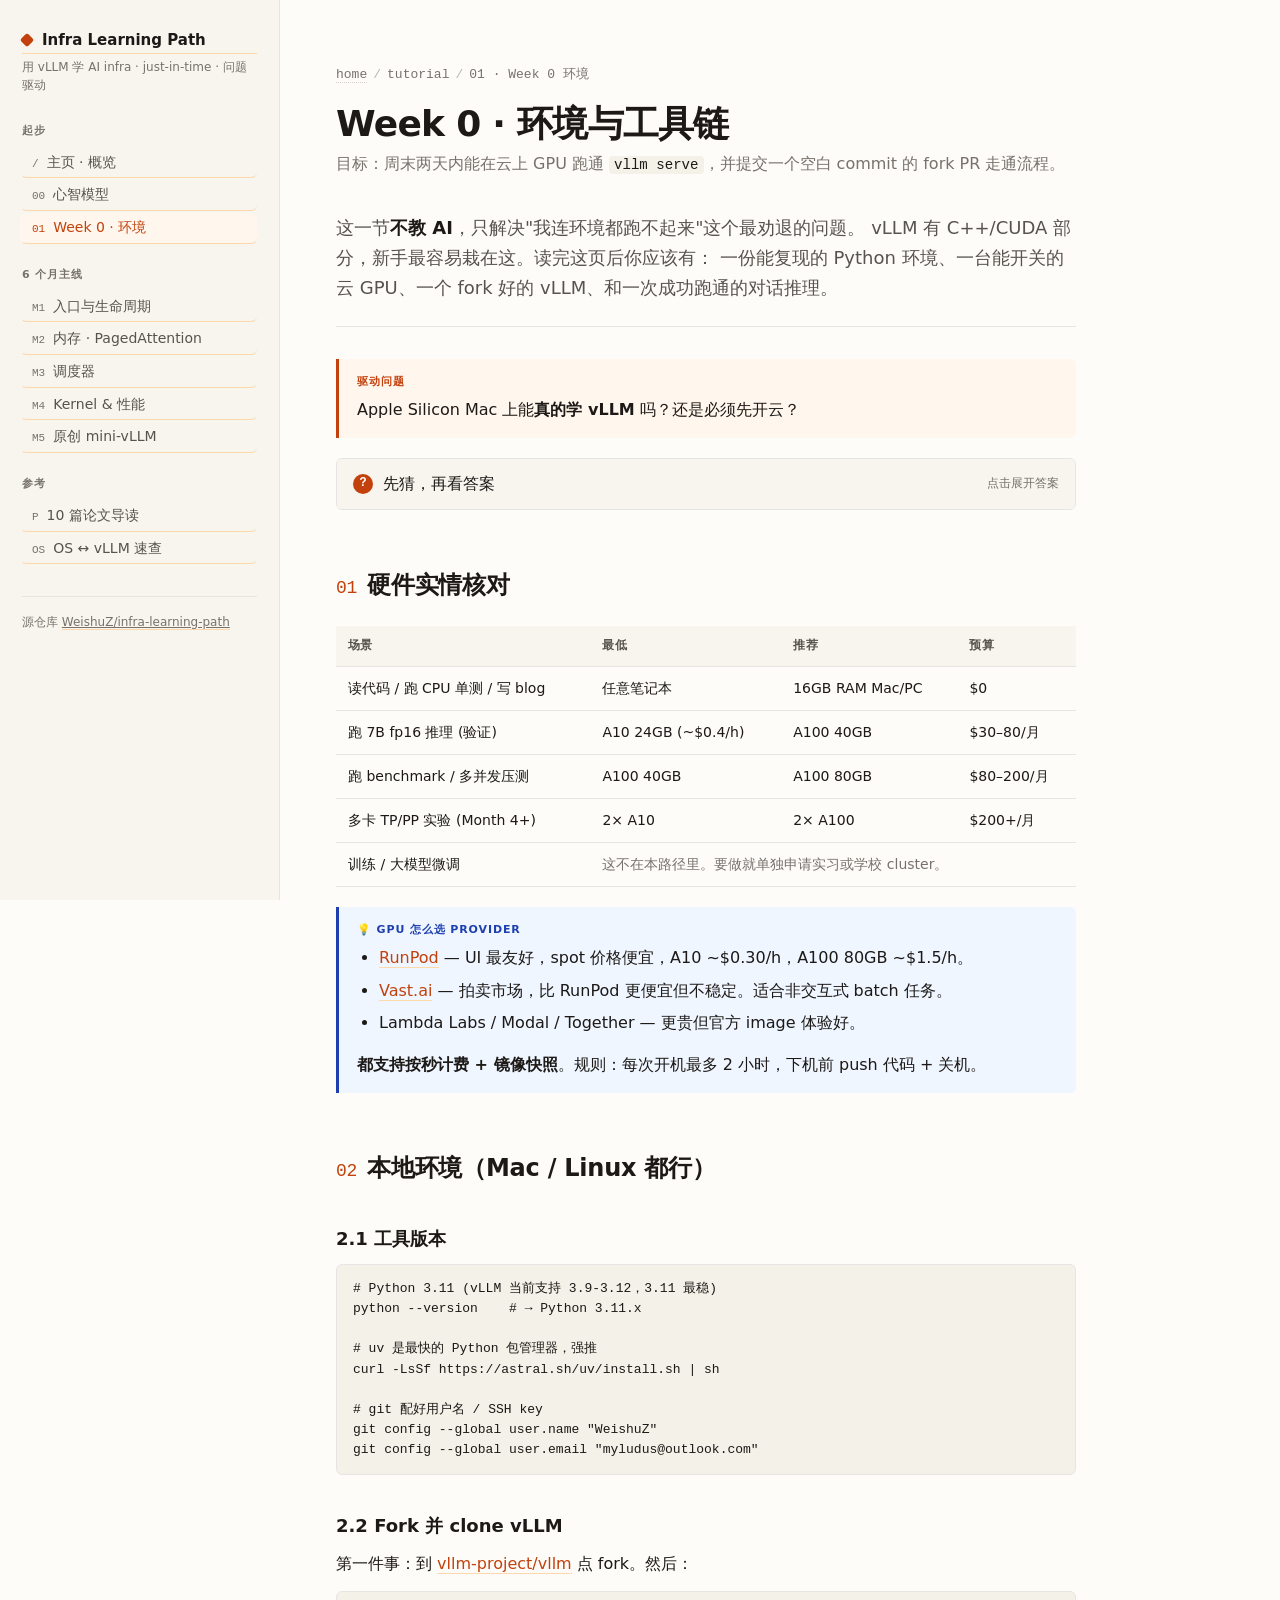
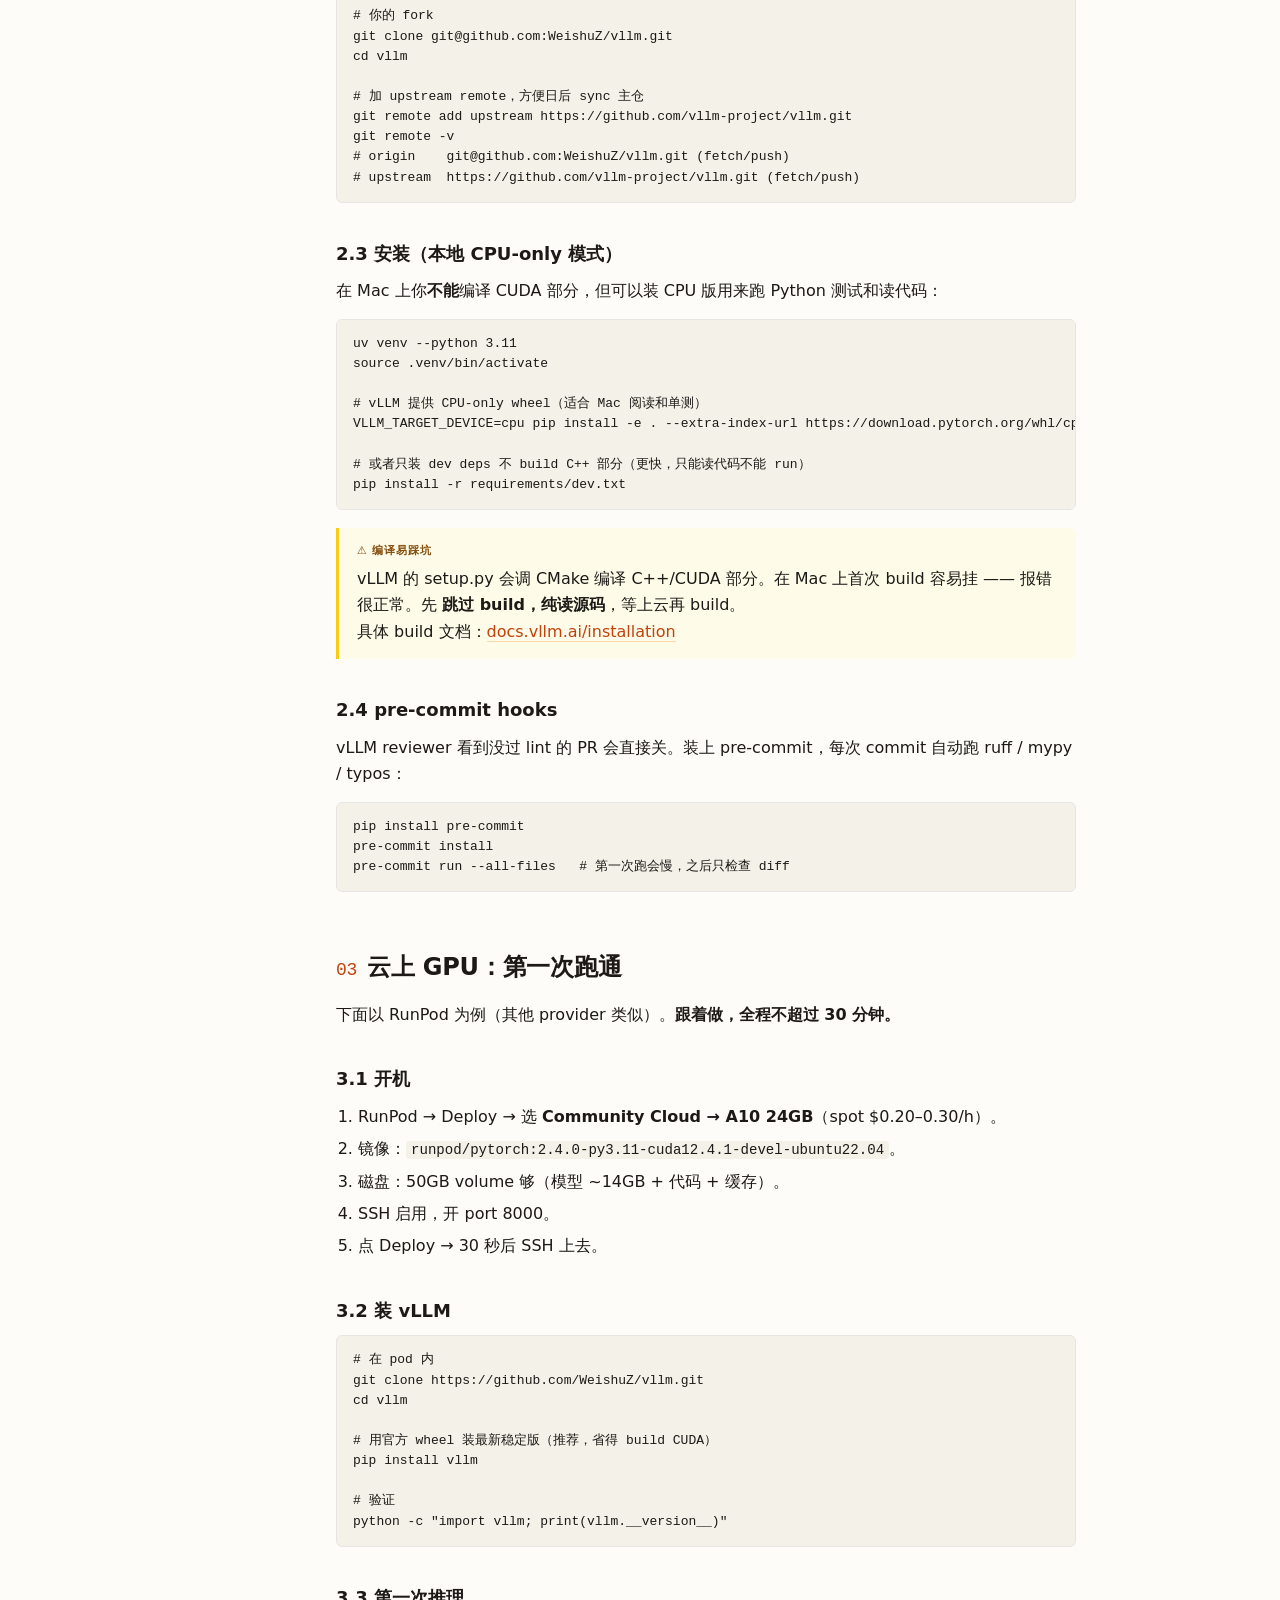
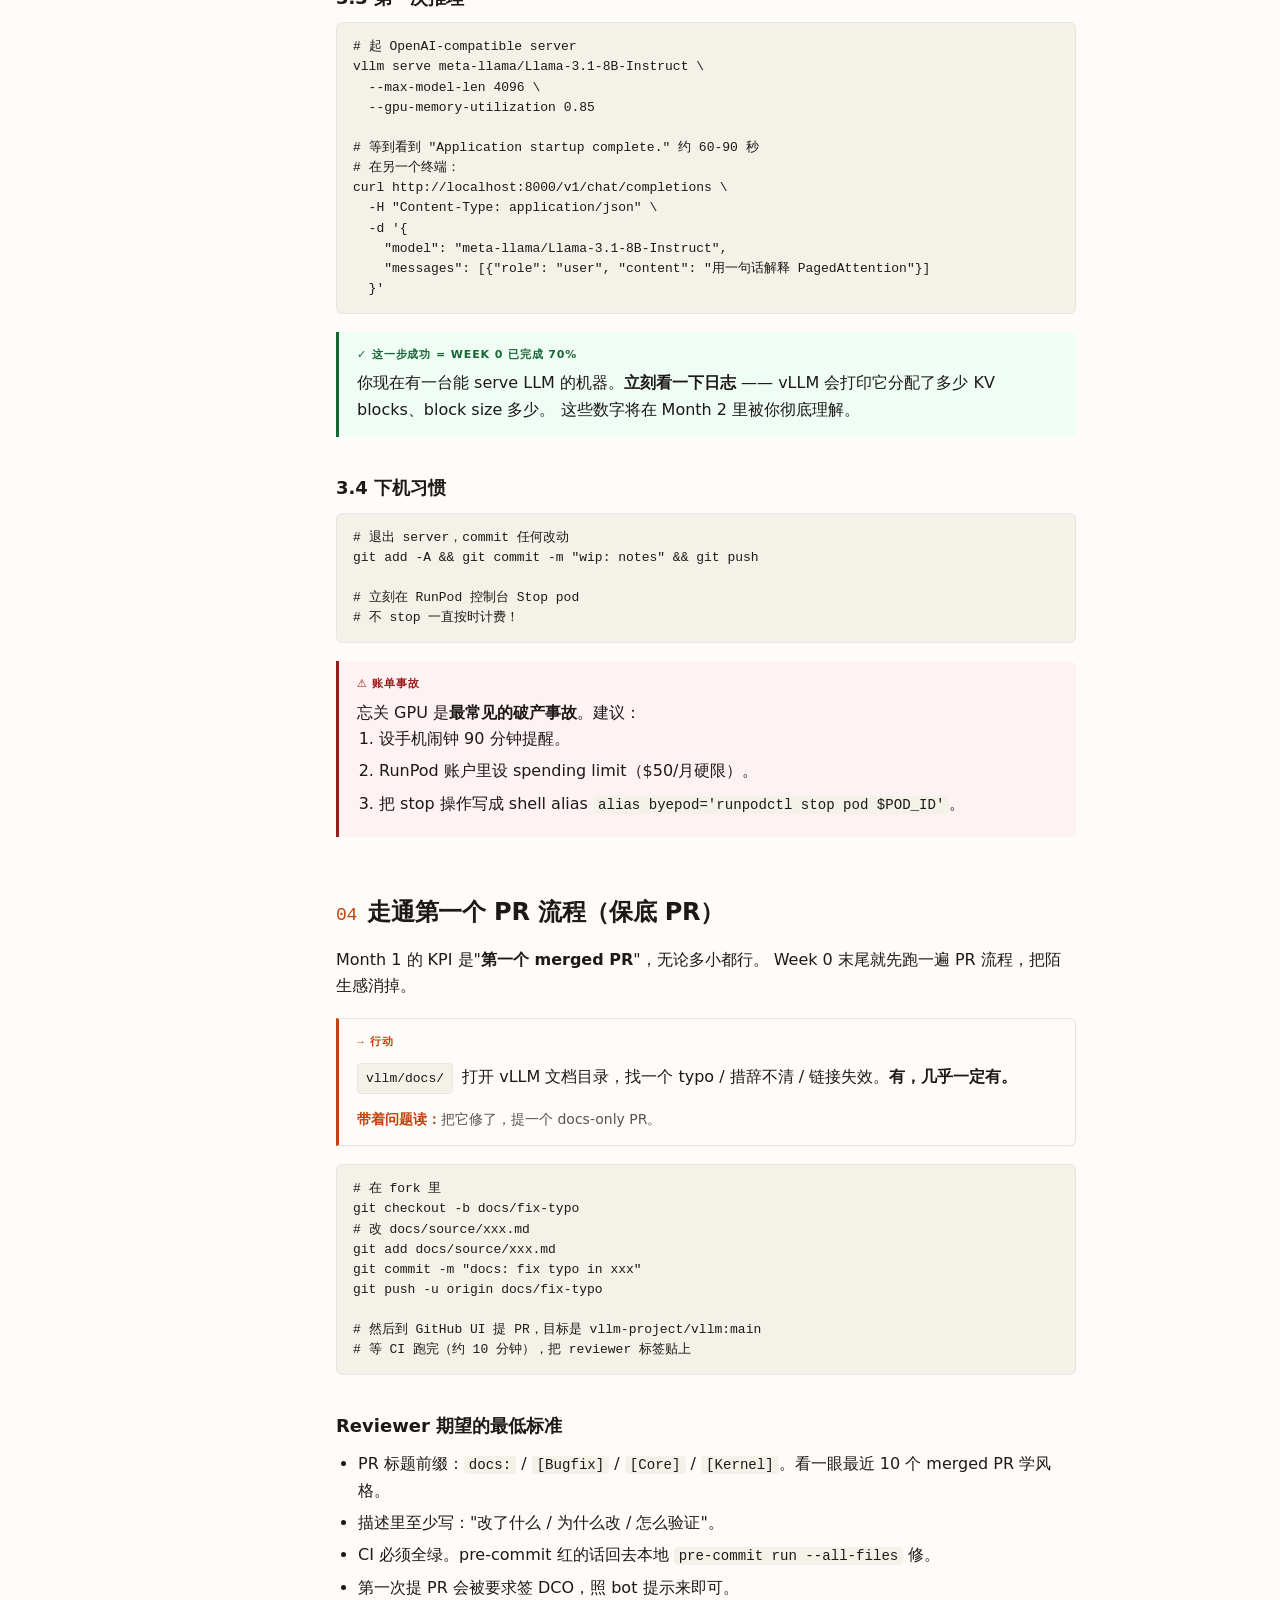
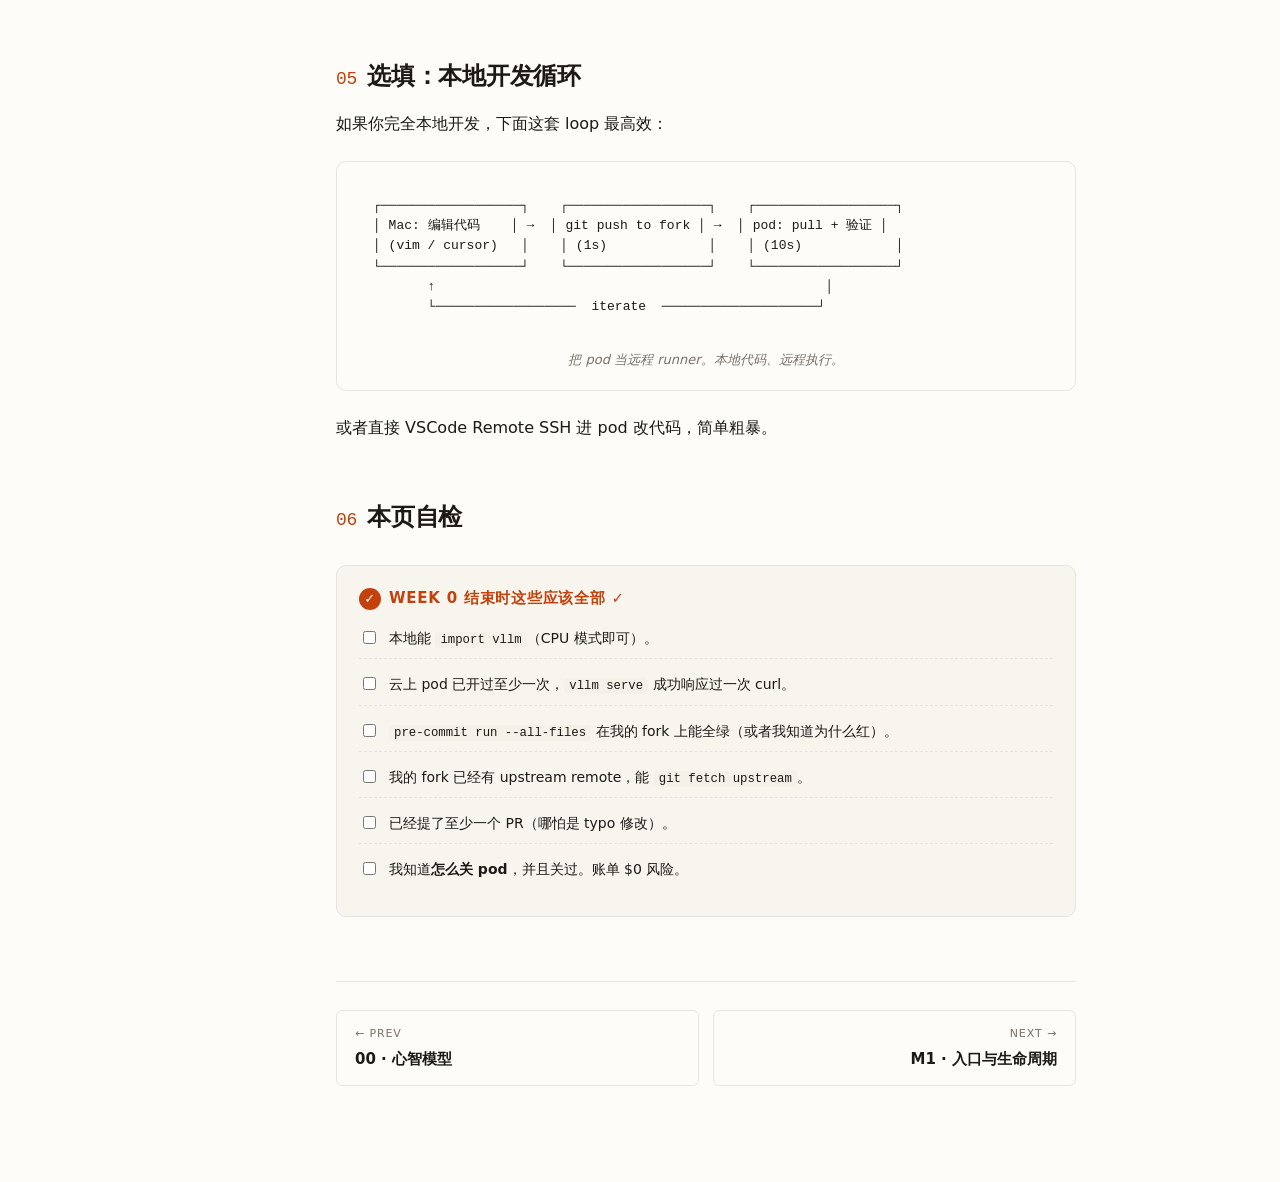
==== tutorial/01-setup.html @ 44b03a2a "Build interactive learning site 把仓库内的两份 markdown 大纲 (vllm-learning-plan, cs162-aisys-guide) 重构成一份问题驱" ====
<!doctype html>
<html lang="zh-CN">
<head>
<meta charset="utf-8" />
<meta name="viewport" content="width=device-width, initial-scale=1" />
<title>01 · Week 0 环境 — Infra Learning Path</title>
<link rel="stylesheet" href="../assets/style.css" />
</head>
<body>

<button class="menu-btn" aria-label="菜单">☰ 目录</button>

<div class="layout">

<aside class="sidebar">
  <a href="../index.html" class="brand"><span class="dot"></span>Infra Learning Path</a>
  <div class="tagline">用 vLLM 学 AI infra · just-in-time · 问题驱动</div>
  <div class="nav-group"><div class="nav-label">起步</div><nav><ul>
    <li><a href="../index.html"><span class="idx">/</span>主页 · 概览</a></li>
    <li><a href="00-mental-model.html"><span class="idx">00</span>心智模型</a></li>
    <li><a href="01-setup.html"><span class="idx">01</span>Week 0 · 环境</a></li>
  </ul></nav></div>
  <div class="nav-group"><div class="nav-label">6 个月主线</div><nav><ul>
    <li><a href="02-entrypoints.html"><span class="idx">M1</span>入口与生命周期</a></li>
    <li><a href="03-memory.html"><span class="idx">M2</span>内存 · PagedAttention</a></li>
    <li><a href="04-scheduler.html"><span class="idx">M3</span>调度器</a></li>
    <li><a href="05-kernels.html"><span class="idx">M4</span>Kernel &amp; 性能</a></li>
    <li><a href="06-mini-vllm.html"><span class="idx">M5</span>原创 mini-vLLM</a></li>
  </ul></nav></div>
  <div class="nav-group"><div class="nav-label">参考</div><nav><ul>
    <li><a href="07-papers.html"><span class="idx">P</span>10 篇论文导读</a></li>
    <li><a href="08-os-bridge.html"><span class="idx">OS</span>OS ↔ vLLM 速查</a></li>
  </ul></nav></div>
  <div class="foot">源仓库 <a href="https://github.com/WeishuZ/infra-learning-path" target="_blank" rel="noopener">WeishuZ/infra-learning-path</a></div>
</aside>

<main class="content">

<div class="crumbs">
  <a href="../index.html">home</a><span class="sep">/</span>tutorial<span class="sep">/</span>01 · Week 0 环境
</div>

<h1 class="page-title">Week 0 · 环境与工具链</h1>
<p class="page-sub">目标：周末两天内能在云上 GPU 跑通 <code>vllm serve</code>，并提交一个空白 commit 的 fork PR 走通流程。</p>

<p class="lede">
  这一节<strong>不教 AI</strong>，只解决"我连环境都跑不起来"这个最劝退的问题。
  vLLM 有 C++/CUDA 部分，新手最容易栽在这。读完这页后你应该有：
  一份能复现的 Python 环境、一台能开关的云 GPU、一个 fork 好的 vLLM、和一次成功跑通的对话推理。
</p>

<div class="callout q">
  <div class="label">驱动问题</div>
  Apple Silicon Mac 上能<strong>真的学 vLLM</strong> 吗？还是必须先开云？
</div>

<details class="predict">
  <summary>先猜，再看答案</summary>
  <div class="body">
    <p><strong>能学，能贡献，不能跑大模型推理</strong>。</p>
    <ul>
      <li>Mac 上可以：读代码、跑 Python 部分的单测（vLLM 有大量 CPU-only 测试）、写 mini-vLLM、写 blog。</li>
      <li>Mac 上不行：跑 CUDA kernel、benchmark、用 7B+ 模型测延迟。这些必须上云。</li>
      <li>实际节奏：90% 时间本地、10% 时间云上验证。云 GPU 按需开关，每月 $30–80 完全够。</li>
    </ul>
  </div>
</details>

<h2><span class="num">01</span>硬件实情核对</h2>

<table>
  <thead><tr><th>场景</th><th>最低</th><th>推荐</th><th>预算</th></tr></thead>
  <tbody>
    <tr><td>读代码 / 跑 CPU 单测 / 写 blog</td><td>任意笔记本</td><td>16GB RAM Mac/PC</td><td>$0</td></tr>
    <tr><td>跑 7B fp16 推理 (验证)</td><td>A10 24GB (~$0.4/h)</td><td>A100 40GB</td><td>$30–80/月</td></tr>
    <tr><td>跑 benchmark / 多并发压测</td><td>A100 40GB</td><td>A100 80GB</td><td>$80–200/月</td></tr>
    <tr><td>多卡 TP/PP 实验 (Month 4+)</td><td>2× A10</td><td>2× A100</td><td>$200+/月</td></tr>
    <tr><td>训练 / 大模型微调</td><td colspan="3" class="muted">这不在本路径里。要做就单独申请实习或学校 cluster。</td></tr>
  </tbody>
</table>

<div class="callout tip">
  <div class="label">💡 GPU 怎么选 provider</div>
  <ul>
    <li><a href="https://www.runpod.io/" target="_blank">RunPod</a> — UI 最友好，spot 价格便宜，A10 ~$0.30/h，A100 80GB ~$1.5/h。</li>
    <li><a href="https://vast.ai/" target="_blank">Vast.ai</a> — 拍卖市场，比 RunPod 更便宜但不稳定。适合非交互式 batch 任务。</li>
    <li>Lambda Labs / Modal / Together — 更贵但官方 image 体验好。</li>
  </ul>
  <strong>都支持按秒计费 + 镜像快照</strong>。规则：每次开机最多 2 小时，下机前 push 代码 + 关机。
</div>

<h2><span class="num">02</span>本地环境（Mac / Linux 都行）</h2>

<h3>2.1 工具版本</h3>

<pre><code># Python 3.11 (vLLM 当前支持 3.9-3.12，3.11 最稳)
python --version    # → Python 3.11.x

# uv 是最快的 Python 包管理器，强推
curl -LsSf https://astral.sh/uv/install.sh | sh

# git 配好用户名 / SSH key
git config --global user.name "WeishuZ"
git config --global user.email "myludus@outlook.com"
</code></pre>

<h3>2.2 Fork 并 clone vLLM</h3>

<p>第一件事：到 <a href="https://github.com/vllm-project/vllm" target="_blank">vllm-project/vllm</a> 点 fork。然后：</p>

<pre><code># 你的 fork
git clone git@github.com:WeishuZ/vllm.git
cd vllm

# 加 upstream remote，方便日后 sync 主仓
git remote add upstream https://github.com/vllm-project/vllm.git
git remote -v
# origin    git@github.com:WeishuZ/vllm.git (fetch/push)
# upstream  https://github.com/vllm-project/vllm.git (fetch/push)
</code></pre>

<h3>2.3 安装（本地 CPU-only 模式）</h3>

<p>在 Mac 上你<strong>不能</strong>编译 CUDA 部分，但可以装 CPU 版用来跑 Python 测试和读代码：</p>

<pre><code>uv venv --python 3.11
source .venv/bin/activate

# vLLM 提供 CPU-only wheel（适合 Mac 阅读和单测）
VLLM_TARGET_DEVICE=cpu pip install -e . --extra-index-url https://download.pytorch.org/whl/cpu

# 或者只装 dev deps 不 build C++ 部分（更快，只能读代码不能 run）
pip install -r requirements/dev.txt
</code></pre>

<div class="callout warn">
  <div class="label">⚠ 编译易踩坑</div>
  vLLM 的 setup.py 会调 CMake 编译 C++/CUDA 部分。在 Mac 上首次 build 容易挂 —— 报错很正常。先 <strong>跳过 build，纯读源码</strong>，等上云再 build。
  <br>具体 build 文档：<a href="https://docs.vllm.ai/en/latest/getting_started/installation.html" target="_blank">docs.vllm.ai/installation</a>
</div>

<h3>2.4 pre-commit hooks</h3>

<p>vLLM reviewer 看到没过 lint 的 PR 会直接关。装上 pre-commit，每次 commit 自动跑 ruff / mypy / typos：</p>

<pre><code>pip install pre-commit
pre-commit install
pre-commit run --all-files   # 第一次跑会慢，之后只检查 diff
</code></pre>

<h2><span class="num">03</span>云上 GPU：第一次跑通</h2>

<p>下面以 RunPod 为例（其他 provider 类似）。<strong>跟着做，全程不超过 30 分钟。</strong></p>

<h3>3.1 开机</h3>

<ol>
  <li>RunPod → Deploy → 选 <strong>Community Cloud → A10 24GB</strong>（spot $0.20–0.30/h）。</li>
  <li>镜像：<code>runpod/pytorch:2.4.0-py3.11-cuda12.4.1-devel-ubuntu22.04</code>。</li>
  <li>磁盘：50GB volume 够（模型 ~14GB + 代码 + 缓存）。</li>
  <li>SSH 启用，开 port 8000。</li>
  <li>点 Deploy → 30 秒后 SSH 上去。</li>
</ol>

<h3>3.2 装 vLLM</h3>

<pre><code># 在 pod 内
git clone https://github.com/WeishuZ/vllm.git
cd vllm

# 用官方 wheel 装最新稳定版（推荐，省得 build CUDA）
pip install vllm

# 验证
python -c "import vllm; print(vllm.__version__)"
</code></pre>

<h3>3.3 第一次推理</h3>

<pre><code># 起 OpenAI-compatible server
vllm serve meta-llama/Llama-3.1-8B-Instruct \
  --max-model-len 4096 \
  --gpu-memory-utilization 0.85

# 等到看到 "Application startup complete." 约 60-90 秒
# 在另一个终端：
curl http://localhost:8000/v1/chat/completions \
  -H "Content-Type: application/json" \
  -d '{
    "model": "meta-llama/Llama-3.1-8B-Instruct",
    "messages": [{"role": "user", "content": "用一句话解释 PagedAttention"}]
  }'
</code></pre>

<div class="callout check">
  <div class="label">✓ 这一步成功 = Week 0 已完成 70%</div>
  你现在有一台能 serve LLM 的机器。<strong>立刻看一下日志</strong> —— vLLM 会打印它分配了多少 KV blocks、block size 多少。
  这些数字将在 Month 2 里被你彻底理解。
</div>

<h3>3.4 下机习惯</h3>

<pre><code># 退出 server，commit 任何改动
git add -A && git commit -m "wip: notes" && git push

# 立刻在 RunPod 控制台 Stop pod
# 不 stop 一直按时计费！
</code></pre>

<div class="callout danger">
  <div class="label">⚠ 账单事故</div>
  忘关 GPU 是<strong>最常见的破产事故</strong>。建议：
  <ol>
    <li>设手机闹钟 90 分钟提醒。</li>
    <li>RunPod 账户里设 spending limit（$50/月硬限）。</li>
    <li>把 stop 操作写成 shell alias <code>alias byepod='runpodctl stop pod $POD_ID'</code>。</li>
  </ol>
</div>

<h2><span class="num">04</span>走通第一个 PR 流程（保底 PR）</h2>

<p>
  Month 1 的 KPI 是"<strong>第一个 merged PR</strong>"，无论多小都行。
  Week 0 末尾就先跑一遍 PR 流程，把陌生感消掉。
</p>

<div class="code-anchor">
  <div class="label">行动</div>
  <div class="path">vllm/docs/</div>
  打开 vLLM 文档目录，找一个 typo / 措辞不清 / 链接失效。<strong>有，几乎一定有。</strong>
  <div class="ask">把它修了，提一个 docs-only PR。</div>
</div>

<pre><code># 在 fork 里
git checkout -b docs/fix-typo
# 改 docs/source/xxx.md
git add docs/source/xxx.md
git commit -m "docs: fix typo in xxx"
git push -u origin docs/fix-typo

# 然后到 GitHub UI 提 PR，目标是 vllm-project/vllm:main
# 等 CI 跑完（约 10 分钟），把 reviewer 标签贴上
</code></pre>

<h3>Reviewer 期望的最低标准</h3>

<ul>
  <li>PR 标题前缀：<code>docs:</code> / <code>[Bugfix]</code> / <code>[Core]</code> / <code>[Kernel]</code>。看一眼最近 10 个 merged PR 学风格。</li>
  <li>描述里至少写："改了什么 / 为什么改 / 怎么验证"。</li>
  <li>CI 必须全绿。pre-commit 红的话回去本地 <code>pre-commit run --all-files</code> 修。</li>
  <li>第一次提 PR 会被要求签 DCO，照 bot 提示来即可。</li>
</ul>

<h2><span class="num">05</span>选填：本地开发循环</h2>

<p>如果你完全本地开发，下面这套 loop 最高效：</p>

<div class="diagram">
  <pre style="text-align:left; background:transparent; border:none; font-size:13px;"><code>┌──────────────────┐    ┌──────────────────┐    ┌──────────────────┐
│ Mac: 编辑代码    │ →  │ git push to fork │ →  │ pod: pull + 验证 │
│ (vim / cursor)   │    │ (1s)             │    │ (10s)            │
└──────────────────┘    └──────────────────┘    └──────────────────┘
       ↑                                                  │
       └──────────────────  iterate  ────────────────────┘</code></pre>
  <div class="caption">把 pod 当远程 runner。本地代码、远程执行。</div>
</div>

<p>或者直接 VSCode Remote SSH 进 pod 改代码，简单粗暴。</p>

<h2><span class="num">06</span>本页自检</h2>

<div class="selfcheck">
  <h4>Week 0 结束时这些应该全部 ✓</h4>
  <ul>
    <li><input type="checkbox" id="s1"/><label for="s1">本地能 <code>import vllm</code>（CPU 模式即可）。</label></li>
    <li><input type="checkbox" id="s2"/><label for="s2">云上 pod 已开过至少一次，<code>vllm serve</code> 成功响应过一次 curl。</label></li>
    <li><input type="checkbox" id="s3"/><label for="s3"><code>pre-commit run --all-files</code> 在我的 fork 上能全绿（或者我知道为什么红）。</label></li>
    <li><input type="checkbox" id="s4"/><label for="s4">我的 fork 已经有 upstream remote，能 <code>git fetch upstream</code>。</label></li>
    <li><input type="checkbox" id="s5"/><label for="s5">已经提了至少一个 PR（哪怕是 typo 修改）。</label></li>
    <li><input type="checkbox" id="s6"/><label for="s6">我知道<strong>怎么关 pod</strong>，并且关过。账单 $0 风险。</label></li>
  </ul>
</div>

<div class="pagenav">
  <a class="prev" href="00-mental-model.html"><div class="dir">prev</div><div class="ttl">00 · 心智模型</div></a>
  <a class="next" href="02-entrypoints.html"><div class="dir">next</div><div class="ttl">M1 · 入口与生命周期</div></a>
</div>

</main>
</div>

<script src="../assets/app.js"></script>
</body>
</html>
---- assets/style.css ----
/* ============================================================
   Infra Learning Path — visual system
   ============================================================ */

:root {
  --bg: #fdfcf8;
  --bg-soft: #f7f5ee;
  --bg-code: #f4f1e8;
  --fg: #1c1917;
  --fg-soft: #57534e;
  --fg-muted: #78716c;
  --border: #e7e5e4;
  --border-strong: #d6d3d1;
  --accent: #c2410c;
  --accent-soft: #fed7aa;
  --accent-bg: #fff7ed;
  --green: #166534;
  --green-bg: #f0fdf4;
  --blue: #1e40af;
  --blue-bg: #eff6ff;
  --yellow-bg: #fefce8;
  --yellow-border: #facc15;
  --red: #991b1b;
  --red-bg: #fef2f2;

  --font-sans: ui-sans-serif, system-ui, -apple-system, "Segoe UI", Roboto,
    "Helvetica Neue", "PingFang SC", "Microsoft YaHei", sans-serif;
  --font-mono: ui-monospace, "SF Mono", Menlo, "Cascadia Mono", "JetBrains Mono",
    Consolas, monospace;
  --font-serif: "Source Serif Pro", "Iowan Old Style", Charter, Georgia, serif;

  --radius: 6px;
  --radius-lg: 10px;
  --shadow-sm: 0 1px 2px rgba(28, 25, 23, 0.04);
  --shadow: 0 4px 12px rgba(28, 25, 23, 0.06);

  --content-w: 740px;
  --sidebar-w: 280px;
}

@media (prefers-color-scheme: dark) {
  :root.auto {
    --bg: #1c1917;
    --bg-soft: #292524;
    --bg-code: #292524;
    --fg: #f5f5f4;
    --fg-soft: #d6d3d1;
    --fg-muted: #a8a29e;
    --border: #44403c;
    --border-strong: #57534e;
    --accent: #fb923c;
    --accent-soft: #7c2d12;
    --accent-bg: #292524;
    --green: #4ade80;
    --green-bg: #052e16;
    --blue: #60a5fa;
    --blue-bg: #172554;
    --yellow-bg: #422006;
    --yellow-border: #ca8a04;
    --red: #f87171;
    --red-bg: #450a0a;
  }
}

* { box-sizing: border-box; }

html { scroll-behavior: smooth; }

body {
  margin: 0;
  font-family: var(--font-sans);
  font-size: 16px;
  line-height: 1.65;
  color: var(--fg);
  background: var(--bg);
  -webkit-font-smoothing: antialiased;
  text-rendering: optimizeLegibility;
}

/* ===== Layout ===== */

.layout {
  display: grid;
  grid-template-columns: var(--sidebar-w) 1fr;
  min-height: 100vh;
}

.sidebar {
  background: var(--bg-soft);
  border-right: 1px solid var(--border);
  padding: 28px 22px 40px;
  position: sticky;
  top: 0;
  height: 100vh;
  overflow-y: auto;
  font-size: 14px;
}

.sidebar .brand {
  display: flex;
  align-items: center;
  gap: 10px;
  font-weight: 600;
  font-size: 15px;
  color: var(--fg);
  text-decoration: none;
  margin-bottom: 4px;
}

.sidebar .brand .dot {
  width: 10px;
  height: 10px;
  border-radius: 2px;
  background: var(--accent);
  transform: rotate(45deg);
}

.sidebar .tagline {
  color: var(--fg-muted);
  font-size: 12px;
  margin-bottom: 28px;
  line-height: 1.5;
}

.sidebar .nav-group {
  margin-bottom: 22px;
}

.sidebar .nav-label {
  font-size: 11px;
  text-transform: uppercase;
  letter-spacing: 0.08em;
  color: var(--fg-muted);
  font-weight: 600;
  margin-bottom: 8px;
}

.sidebar nav ul {
  list-style: none;
  padding: 0;
  margin: 0;
}

.sidebar nav li {
  margin-bottom: 2px;
}

.sidebar nav a {
  display: flex;
  align-items: baseline;
  gap: 8px;
  padding: 5px 10px;
  border-radius: var(--radius);
  color: var(--fg-soft);
  text-decoration: none;
  border-left: 2px solid transparent;
  margin-left: -2px;
  transition: background 0.12s, color 0.12s;
  line-height: 1.4;
}

.sidebar nav a:hover {
  background: var(--bg);
  color: var(--fg);
}

.sidebar nav a.active {
  color: var(--accent);
  background: var(--accent-bg);
  font-weight: 500;
}

.sidebar nav a .idx {
  font-family: var(--font-mono);
  font-size: 11px;
  color: var(--fg-muted);
  flex-shrink: 0;
}

.sidebar nav a.active .idx { color: var(--accent); }

.sidebar .foot {
  margin-top: 32px;
  padding-top: 16px;
  border-top: 1px solid var(--border);
  font-size: 12px;
  color: var(--fg-muted);
  line-height: 1.55;
}

.sidebar .foot a { color: var(--fg-muted); text-decoration: underline; }

/* ===== Mobile sidebar ===== */

.menu-btn {
  display: none;
  position: fixed;
  top: 14px;
  left: 14px;
  z-index: 50;
  background: var(--bg);
  border: 1px solid var(--border-strong);
  border-radius: var(--radius);
  padding: 8px 10px;
  cursor: pointer;
  font-size: 14px;
  font-family: var(--font-mono);
}

@media (max-width: 900px) {
  .layout { grid-template-columns: 1fr; }
  .sidebar {
    position: fixed;
    top: 0;
    left: 0;
    z-index: 40;
    width: 280px;
    height: 100vh;
    transform: translateX(-100%);
    transition: transform 0.22s ease;
    box-shadow: var(--shadow);
  }
  .sidebar.open { transform: translateX(0); }
  .menu-btn { display: block; }
  .content { padding-top: 60px !important; }
}

/* ===== Content ===== */

.content {
  padding: 64px 56px 96px;
  max-width: calc(var(--content-w) + 112px);
}

.crumbs {
  font-size: 13px;
  color: var(--fg-muted);
  margin-bottom: 18px;
  font-family: var(--font-mono);
}
.crumbs a { color: var(--fg-muted); text-decoration: none; border-bottom: 1px dotted var(--border-strong); }
.crumbs a:hover { color: var(--accent); }
.crumbs .sep { margin: 0 6px; opacity: 0.5; }

.page-title {
  font-size: 36px;
  font-weight: 700;
  line-height: 1.15;
  letter-spacing: -0.02em;
  margin: 0 0 6px;
}

.page-sub {
  font-size: 16px;
  color: var(--fg-muted);
  margin: 0 0 36px;
}

.lede {
  font-size: 18px;
  line-height: 1.65;
  color: var(--fg-soft);
  margin: 0 0 32px;
  padding-bottom: 24px;
  border-bottom: 1px solid var(--border);
}

h2 {
  font-size: 24px;
  font-weight: 600;
  margin: 56px 0 14px;
  letter-spacing: -0.01em;
  scroll-margin-top: 20px;
}

h2 .num {
  font-family: var(--font-mono);
  color: var(--accent);
  font-weight: 500;
  margin-right: 10px;
  font-size: 18px;
}

h3 {
  font-size: 18px;
  font-weight: 600;
  margin: 36px 0 10px;
  scroll-margin-top: 20px;
}

h4 {
  font-size: 15px;
  font-weight: 600;
  margin: 24px 0 8px;
  color: var(--fg-soft);
  text-transform: uppercase;
  letter-spacing: 0.05em;
}

p { margin: 0 0 14px; }

a {
  color: var(--accent);
  text-decoration: none;
  border-bottom: 1px solid var(--accent-soft);
  transition: border-color 0.12s;
}
a:hover { border-bottom-color: var(--accent); }

ul, ol { padding-left: 22px; margin: 0 0 16px; }
li { margin-bottom: 6px; }
li > ul, li > ol { margin: 6px 0 0; }

hr {
  border: none;
  border-top: 1px solid var(--border);
  margin: 48px 0;
}

strong { color: var(--fg); font-weight: 600; }
em { font-style: italic; }

/* ===== Code ===== */

code {
  font-family: var(--font-mono);
  font-size: 0.88em;
  padding: 1px 5px;
  background: var(--bg-code);
  border-radius: 4px;
  color: var(--fg);
}

pre {
  background: var(--bg-code);
  border: 1px solid var(--border);
  border-radius: var(--radius);
  padding: 14px 16px;
  overflow-x: auto;
  font-size: 13px;
  line-height: 1.55;
  margin: 0 0 18px;
  position: relative;
}
pre code {
  background: transparent;
  padding: 0;
  font-size: inherit;
}

.copy-btn {
  position: absolute;
  top: 8px;
  right: 8px;
  background: var(--bg);
  border: 1px solid var(--border);
  color: var(--fg-muted);
  font-family: var(--font-mono);
  font-size: 11px;
  padding: 3px 8px;
  border-radius: 4px;
  cursor: pointer;
  opacity: 0;
  transition: opacity 0.15s;
}
pre:hover .copy-btn { opacity: 1; }
.copy-btn:hover { color: var(--accent); }
.copy-btn.copied { color: var(--green); }

/* ===== Callouts ===== */

.callout {
  border-left: 3px solid var(--border-strong);
  background: var(--bg-soft);
  padding: 14px 18px;
  border-radius: 0 var(--radius) var(--radius) 0;
  margin: 18px 0;
}
.callout .label {
  font-size: 11px;
  font-weight: 700;
  text-transform: uppercase;
  letter-spacing: 0.08em;
  color: var(--fg-muted);
  margin-bottom: 6px;
}
.callout > :last-child { margin-bottom: 0; }

.callout.q { border-color: var(--accent); background: var(--accent-bg); }
.callout.q .label { color: var(--accent); }

.callout.tip { border-color: var(--blue); background: var(--blue-bg); }
.callout.tip .label { color: var(--blue); }

.callout.warn { border-color: var(--yellow-border); background: var(--yellow-bg); }
.callout.warn .label { color: #854d0e; }

.callout.danger { border-color: var(--red); background: var(--red-bg); }
.callout.danger .label { color: var(--red); }

.callout.check { border-color: var(--green); background: var(--green-bg); }
.callout.check .label { color: var(--green); }

/* ===== Code anchor (go-read-this) ===== */

.code-anchor {
  border: 1px solid var(--border);
  border-left: 3px solid var(--accent);
  background: var(--bg);
  border-radius: 0 var(--radius) var(--radius) 0;
  padding: 14px 18px;
  margin: 18px 0;
  box-shadow: var(--shadow-sm);
}
.code-anchor .label {
  font-size: 11px;
  font-weight: 700;
  text-transform: uppercase;
  letter-spacing: 0.08em;
  color: var(--accent);
  margin-bottom: 8px;
  display: flex;
  align-items: center;
  gap: 6px;
}
.code-anchor .label::before {
  content: "→";
  font-family: var(--font-mono);
}
.code-anchor .path {
  font-family: var(--font-mono);
  font-size: 13px;
  background: var(--bg-code);
  padding: 4px 8px;
  border-radius: 4px;
  display: inline-block;
  margin: 4px 4px 4px 0;
  color: var(--fg);
  border: 1px solid var(--border);
}
.code-anchor .path a { border: none; color: inherit; }
.code-anchor .path a:hover { color: var(--accent); }
.code-anchor .ask {
  margin-top: 10px;
  font-size: 14px;
  color: var(--fg-soft);
}
.code-anchor .ask::before {
  content: "带着问题读：";
  font-weight: 600;
  color: var(--accent);
}

/* ===== Predict-then-reveal ===== */

.predict {
  border: 1px solid var(--border);
  border-radius: var(--radius);
  margin: 20px 0;
  background: var(--bg);
  overflow: hidden;
}
.predict summary {
  cursor: pointer;
  padding: 12px 16px;
  font-weight: 500;
  background: var(--bg-soft);
  list-style: none;
  display: flex;
  align-items: center;
  gap: 10px;
  user-select: none;
}
.predict summary::-webkit-details-marker { display: none; }
.predict summary::before {
  content: "?";
  display: inline-flex;
  align-items: center;
  justify-content: center;
  width: 20px;
  height: 20px;
  background: var(--accent);
  color: white;
  border-radius: 50%;
  font-size: 12px;
  font-weight: 700;
  font-family: var(--font-mono);
  flex-shrink: 0;
}
.predict[open] summary::before {
  content: "✓";
  background: var(--green);
}
.predict summary::after {
  content: "点击展开答案";
  margin-left: auto;
  font-size: 12px;
  color: var(--fg-muted);
  font-weight: 400;
}
.predict[open] summary::after { content: "收起"; }
.predict .body {
  padding: 14px 18px;
  border-top: 1px solid var(--border);
  font-size: 15px;
  line-height: 1.6;
}
.predict .body > :last-child { margin-bottom: 0; }

/* ===== Self-check (checkbox list) ===== */

.selfcheck {
  background: var(--bg-soft);
  border: 1px solid var(--border);
  border-radius: var(--radius-lg);
  padding: 20px 22px;
  margin: 28px 0;
}
.selfcheck h4 {
  margin-top: 0;
  color: var(--accent);
  display: flex;
  align-items: center;
  gap: 8px;
}
.selfcheck h4::before {
  content: "✓";
  width: 22px;
  height: 22px;
  display: inline-flex;
  align-items: center;
  justify-content: center;
  background: var(--accent);
  color: white;
  border-radius: 50%;
  font-size: 13px;
}
.selfcheck ul { list-style: none; padding: 0; margin: 0; }
.selfcheck li {
  display: flex;
  align-items: flex-start;
  gap: 10px;
  padding: 8px 0;
  border-bottom: 1px dashed var(--border);
  cursor: pointer;
}
.selfcheck li:last-child { border-bottom: none; }
.selfcheck input[type="checkbox"] {
  margin-top: 4px;
  flex-shrink: 0;
  accent-color: var(--accent);
}
.selfcheck li label { cursor: pointer; flex: 1; font-size: 14px; }
.selfcheck input:checked + label { text-decoration: line-through; color: var(--fg-muted); }

/* ===== Tables ===== */

table {
  width: 100%;
  border-collapse: collapse;
  margin: 20px 0;
  font-size: 14px;
}
th, td {
  text-align: left;
  padding: 10px 12px;
  border-bottom: 1px solid var(--border);
  vertical-align: top;
}
th {
  font-weight: 600;
  color: var(--fg-soft);
  background: var(--bg-soft);
  font-size: 12px;
  text-transform: uppercase;
  letter-spacing: 0.04em;
}
td code { font-size: 12px; }

/* ===== Timeline ===== */

.timeline {
  display: grid;
  grid-template-columns: 1fr;
  gap: 14px;
  margin: 28px 0;
}
.timeline .step {
  display: grid;
  grid-template-columns: 70px 1fr;
  gap: 16px;
  align-items: flex-start;
  padding: 16px;
  background: var(--bg-soft);
  border-radius: var(--radius-lg);
  border: 1px solid var(--border);
  text-decoration: none;
  color: var(--fg);
  border-bottom: 1px solid var(--border);
  transition: border-color 0.12s, transform 0.12s;
}
.timeline a.step:hover {
  border-color: var(--accent);
  transform: translateY(-1px);
}
.timeline .step .badge {
  font-family: var(--font-mono);
  font-size: 11px;
  color: var(--accent);
  background: var(--accent-bg);
  border: 1px solid var(--accent-soft);
  padding: 3px 8px;
  border-radius: 4px;
  text-align: center;
  font-weight: 600;
  text-transform: uppercase;
}
.timeline .step .title {
  font-weight: 600;
  font-size: 16px;
  margin: 0 0 4px;
}
.timeline .step .desc {
  font-size: 14px;
  color: var(--fg-muted);
  margin: 0;
  line-height: 1.5;
}

/* ===== Page footer nav ===== */

.pagenav {
  display: grid;
  grid-template-columns: 1fr 1fr;
  gap: 14px;
  margin-top: 64px;
  padding-top: 28px;
  border-top: 1px solid var(--border);
}
.pagenav a {
  display: block;
  padding: 14px 18px;
  border: 1px solid var(--border);
  border-radius: var(--radius);
  text-decoration: none;
  color: var(--fg);
  border-bottom: 1px solid var(--border);
  transition: border-color 0.12s;
}
.pagenav a:hover { border-color: var(--accent); }
.pagenav .dir {
  font-size: 11px;
  text-transform: uppercase;
  letter-spacing: 0.08em;
  color: var(--fg-muted);
  margin-bottom: 4px;
}
.pagenav .ttl { font-weight: 600; font-size: 15px; }
.pagenav a.next { text-align: right; }
.pagenav a.next .dir::after { content: " →"; }
.pagenav a.prev .dir::before { content: "← "; }
.pagenav .placeholder { visibility: hidden; }

/* ===== Diagram wrappers ===== */

.diagram {
  margin: 24px 0;
  padding: 20px;
  background: var(--bg);
  border: 1px solid var(--border);
  border-radius: var(--radius-lg);
  text-align: center;
  overflow-x: auto;
}
.diagram svg { max-width: 100%; height: auto; }
.diagram .caption {
  font-size: 13px;
  color: var(--fg-muted);
  margin-top: 12px;
  font-style: italic;
}

/* mermaid container override */
.mermaid {
  background: var(--bg);
  text-align: center;
  margin: 24px 0;
  padding: 18px;
  border: 1px solid var(--border);
  border-radius: var(--radius-lg);
}

/* ===== Inline tag ===== */

.tag {
  display: inline-block;
  font-family: var(--font-mono);
  font-size: 11px;
  padding: 1px 7px;
  border-radius: 3px;
  background: var(--bg-code);
  color: var(--fg-soft);
  border: 1px solid var(--border);
  margin: 0 2px;
  vertical-align: 1px;
}
.tag.red { color: var(--red); background: var(--red-bg); border-color: var(--red-bg); }
.tag.yellow { color: #854d0e; background: var(--yellow-bg); border-color: var(--yellow-bg); }
.tag.green { color: var(--green); background: var(--green-bg); border-color: var(--green-bg); }
.tag.blue { color: var(--blue); background: var(--blue-bg); border-color: var(--blue-bg); }

/* ===== Landing hero ===== */

.hero {
  padding: 36px 0 24px;
  border-bottom: 1px solid var(--border);
  margin-bottom: 36px;
}
.hero .eyebrow {
  font-family: var(--font-mono);
  font-size: 12px;
  text-transform: uppercase;
  letter-spacing: 0.1em;
  color: var(--accent);
  margin-bottom: 14px;
}
.hero h1 {
  font-size: 44px;
  line-height: 1.1;
  letter-spacing: -0.025em;
  margin: 0 0 16px;
  font-weight: 700;
}
.hero .sub {
  font-size: 18px;
  color: var(--fg-soft);
  line-height: 1.55;
  max-width: 600px;
  margin: 0 0 24px;
}
.hero .cta-row {
  display: flex;
  flex-wrap: wrap;
  gap: 12px;
  margin-top: 28px;
}
.btn {
  display: inline-block;
  padding: 10px 18px;
  border-radius: var(--radius);
  font-weight: 500;
  font-size: 14px;
  border: 1px solid var(--border-strong);
  text-decoration: none;
  color: var(--fg);
  background: var(--bg);
  transition: all 0.12s;
  border-bottom: 1px solid var(--border-strong);
}
.btn:hover { border-color: var(--accent); color: var(--accent); }
.btn.primary {
  background: var(--accent);
  color: white;
  border-color: var(--accent);
}
.btn.primary:hover { background: #9a3412; border-color: #9a3412; color: white; }

/* ===== Two-col on landing ===== */

.cards-2 {
  display: grid;
  grid-template-columns: 1fr 1fr;
  gap: 16px;
  margin: 20px 0;
}
@media (max-width: 720px) {
  .cards-2 { grid-template-columns: 1fr; }
}
.card {
  padding: 18px 20px;
  background: var(--bg-soft);
  border-radius: var(--radius-lg);
  border: 1px solid var(--border);
}
.card h3 { margin-top: 0; }
.card p { color: var(--fg-soft); font-size: 14px; }

/* ===== KPI strip (landing) ===== */
.kpis {
  display: grid;
  grid-template-columns: repeat(4, 1fr);
  gap: 12px;
  margin: 28px 0;
}
@media (max-width: 720px) { .kpis { grid-template-columns: repeat(2, 1fr); } }
.kpi {
  padding: 14px;
  border: 1px solid var(--border);
  border-radius: var(--radius);
  background: var(--bg);
  text-align: center;
}
.kpi .n {
  font-size: 28px;
  font-weight: 700;
  color: var(--accent);
  line-height: 1;
  margin-bottom: 6px;
  font-family: var(--font-mono);
}
.kpi .l {
  font-size: 12px;
  color: var(--fg-muted);
  text-transform: uppercase;
  letter-spacing: 0.04em;
}

/* ===== Misc ===== */

.kbd {
  font-family: var(--font-mono);
  font-size: 11px;
  padding: 2px 6px;
  background: var(--bg-soft);
  border: 1px solid var(--border-strong);
  border-bottom-width: 2px;
  border-radius: 4px;
  color: var(--fg);
}

blockquote {
  margin: 18px 0;
  padding: 4px 18px;
  border-left: 3px solid var(--border-strong);
  color: var(--fg-soft);
  font-style: italic;
}

.muted { color: var(--fg-muted); }
.small { font-size: 13px; }

/* file-link styling (links to GitHub source) */
a.file {
  font-family: var(--font-mono);
  font-size: 0.88em;
  background: var(--bg-code);
  padding: 1px 6px;
  border-radius: 4px;
  border: 1px solid var(--border);
  color: var(--fg);
}
a.file:hover { color: var(--accent); border-color: var(--accent); }
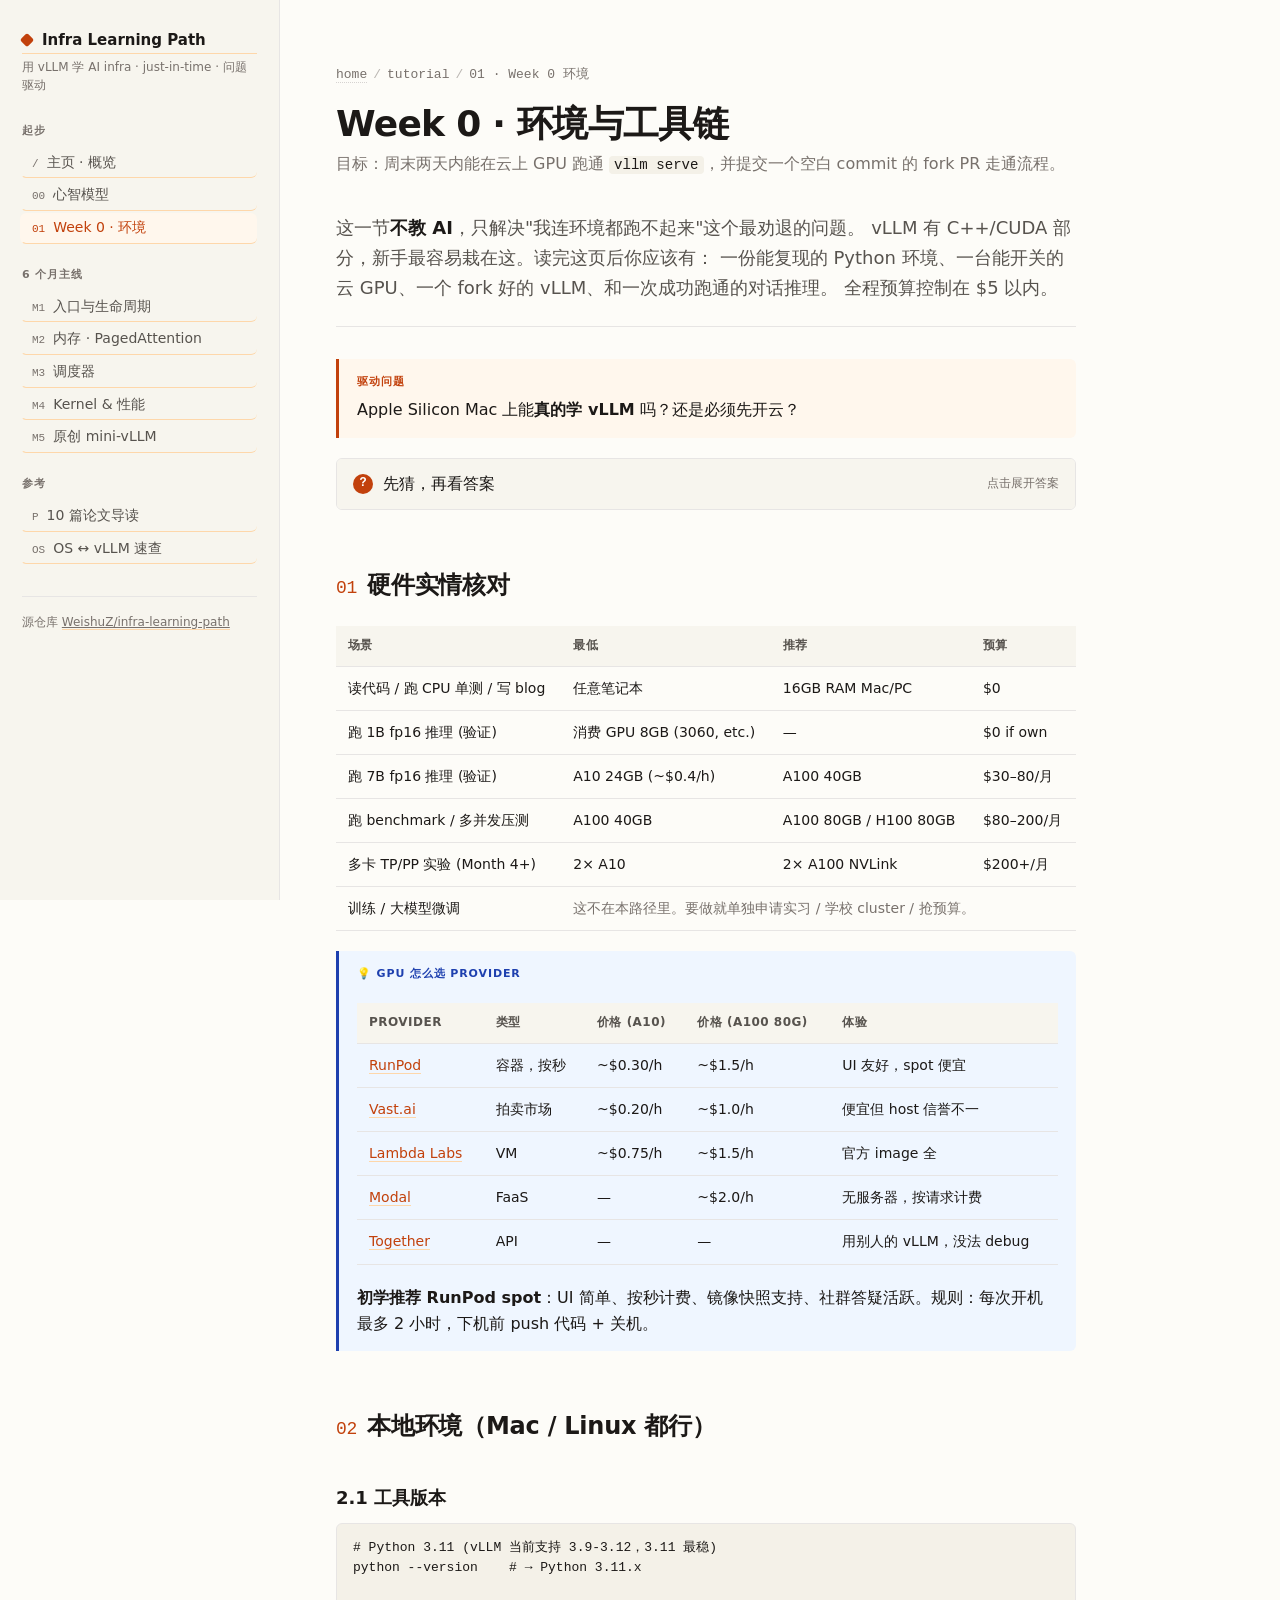
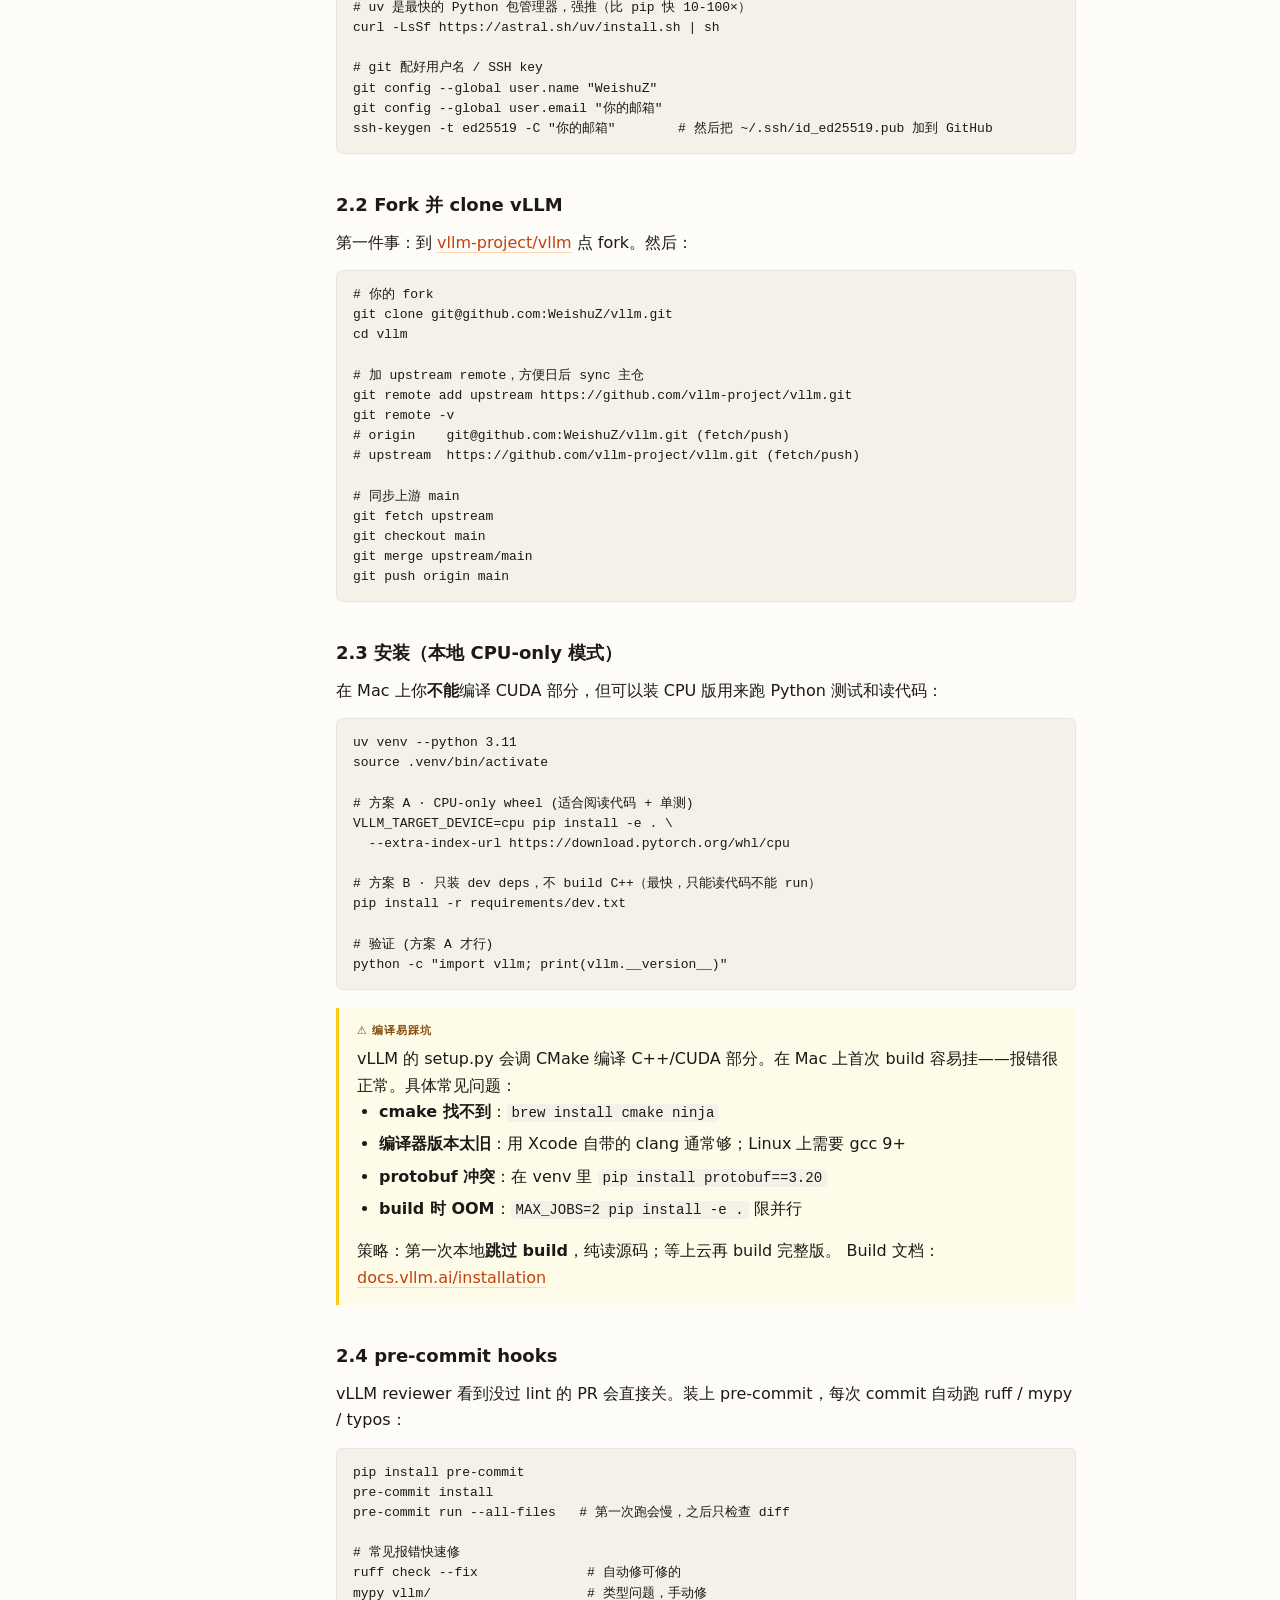
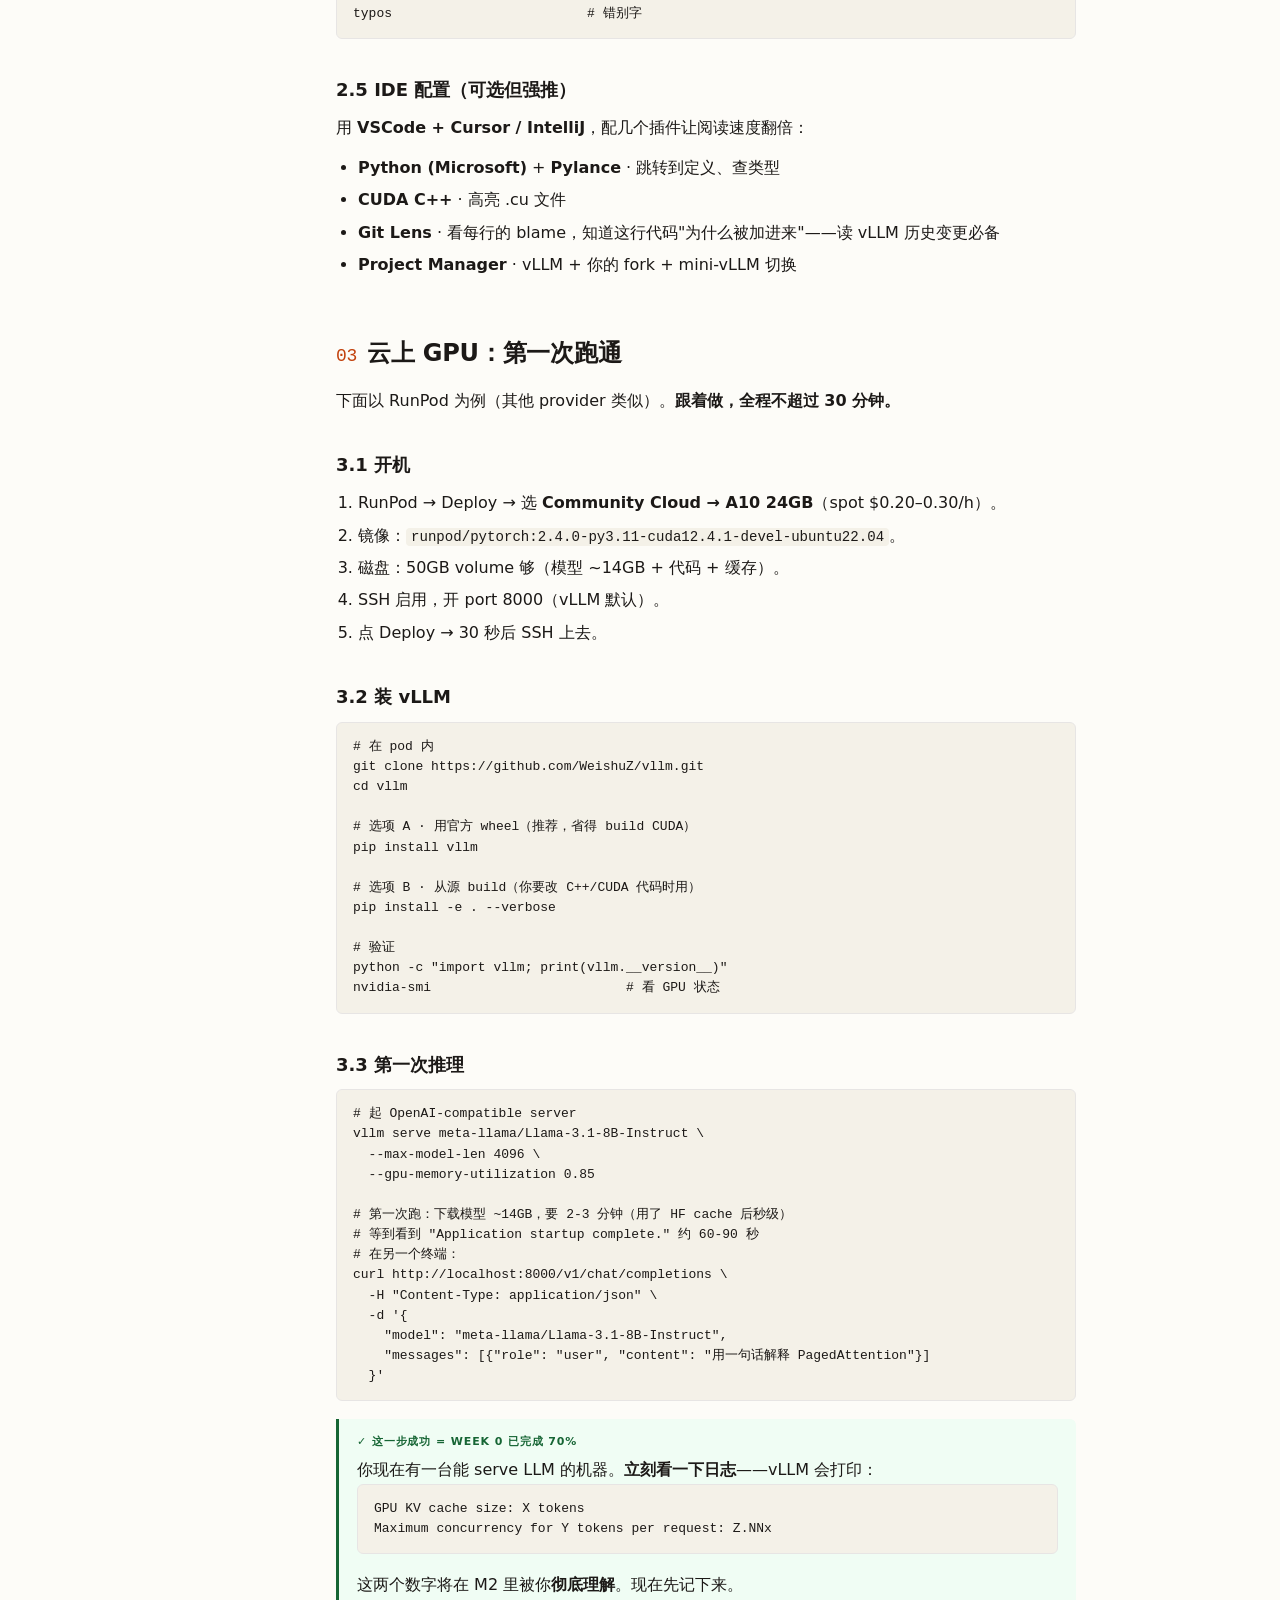
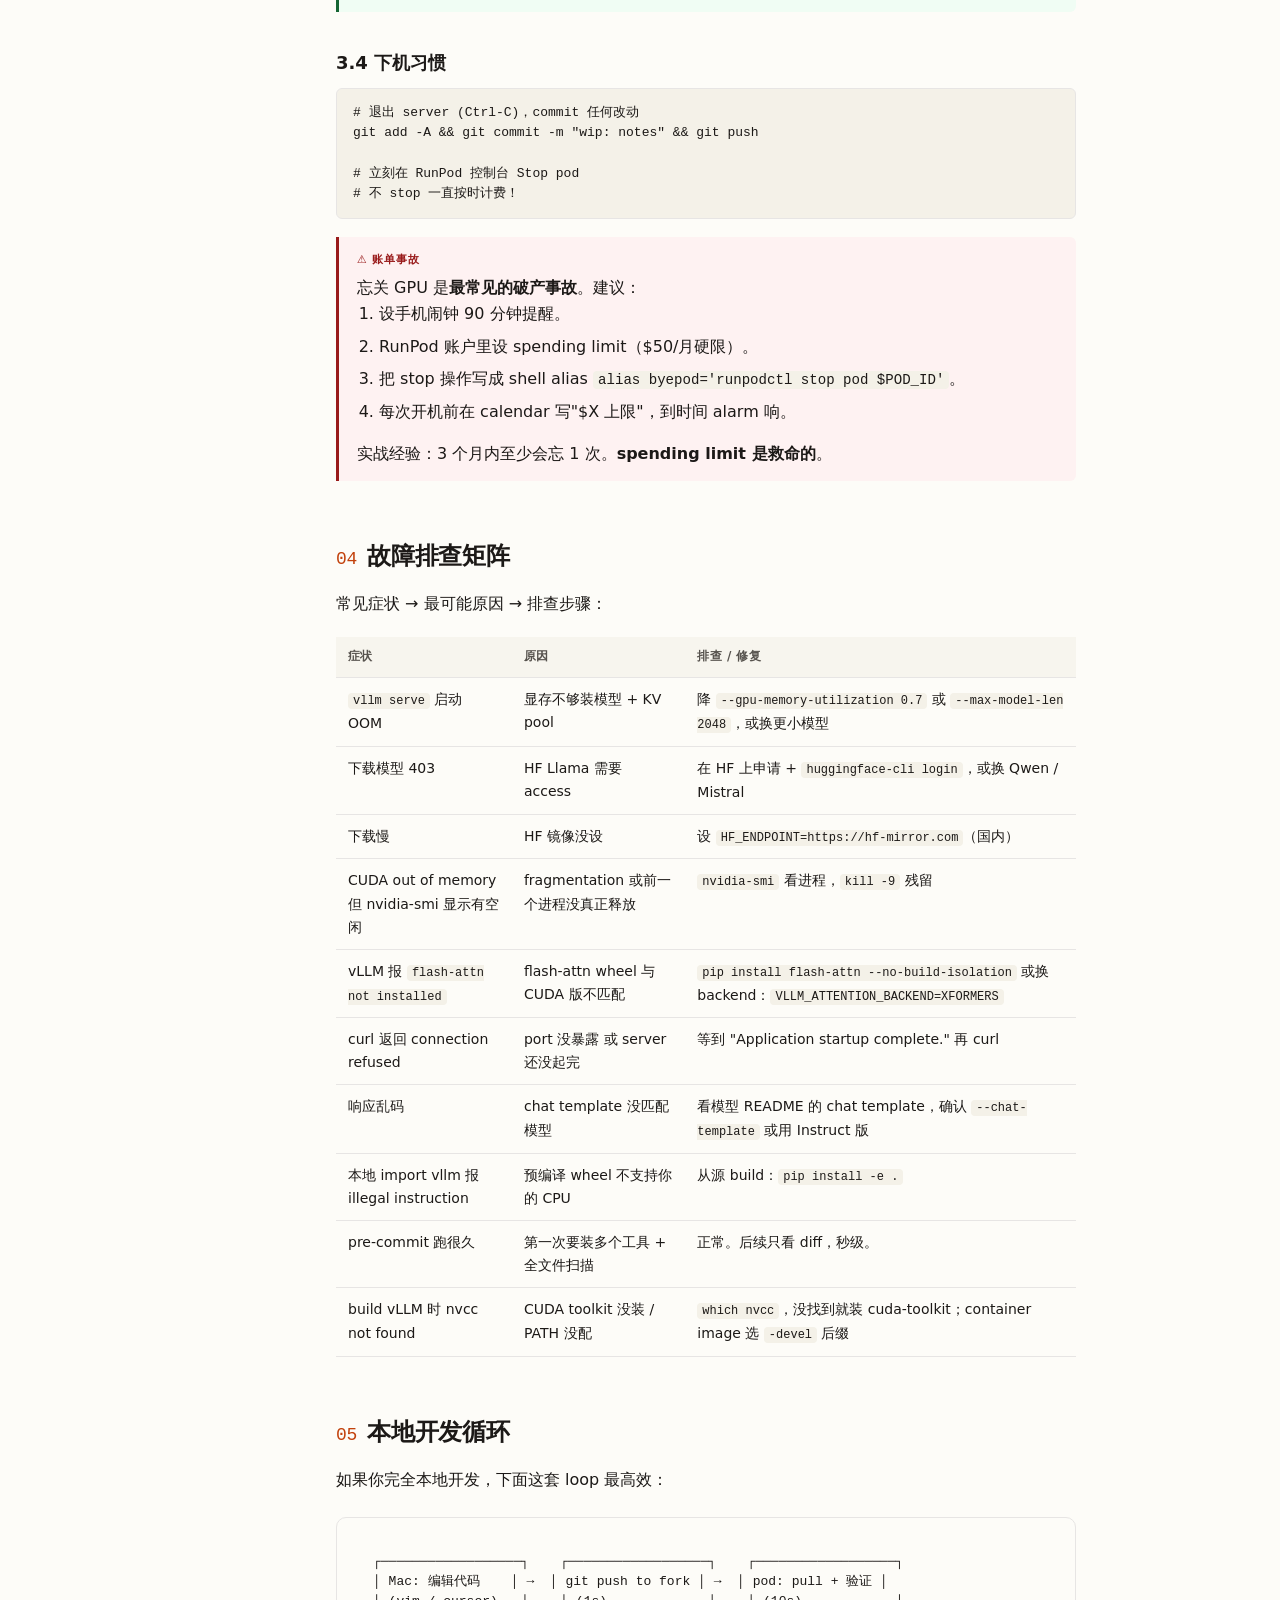
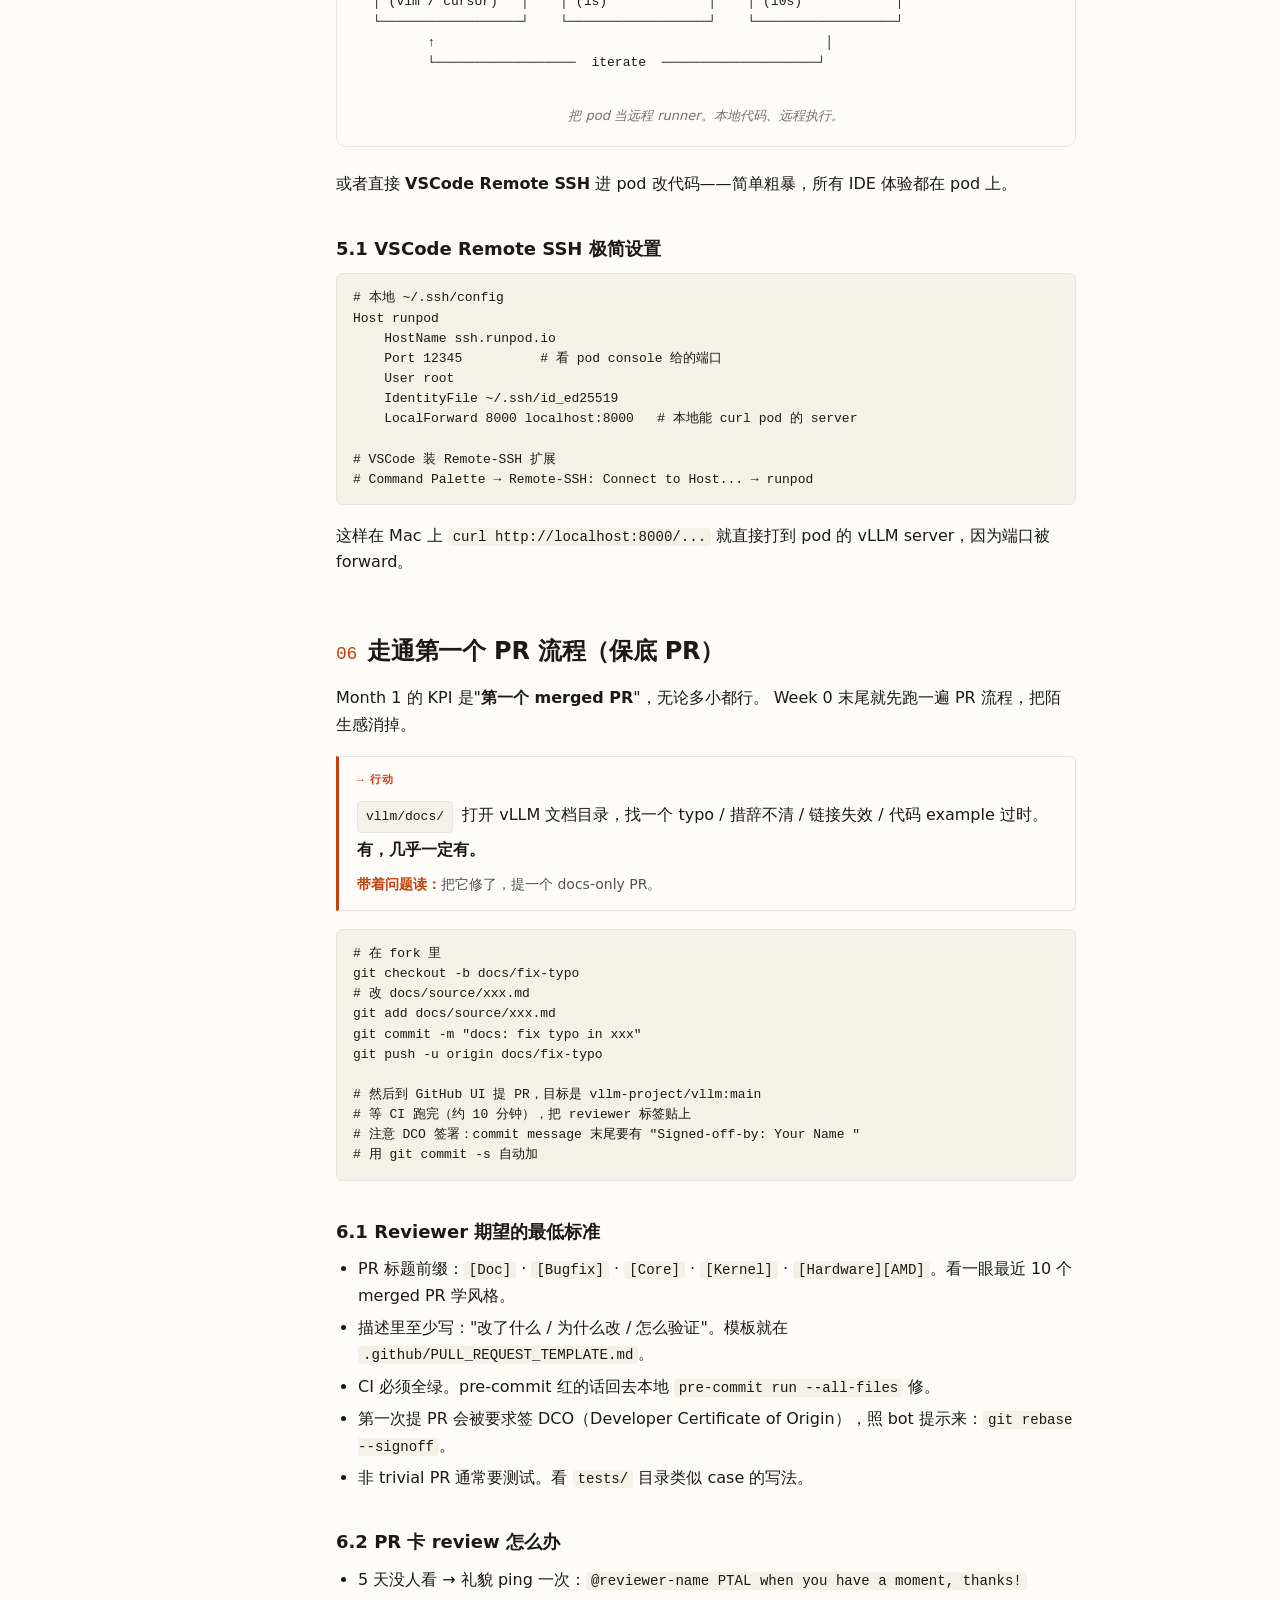
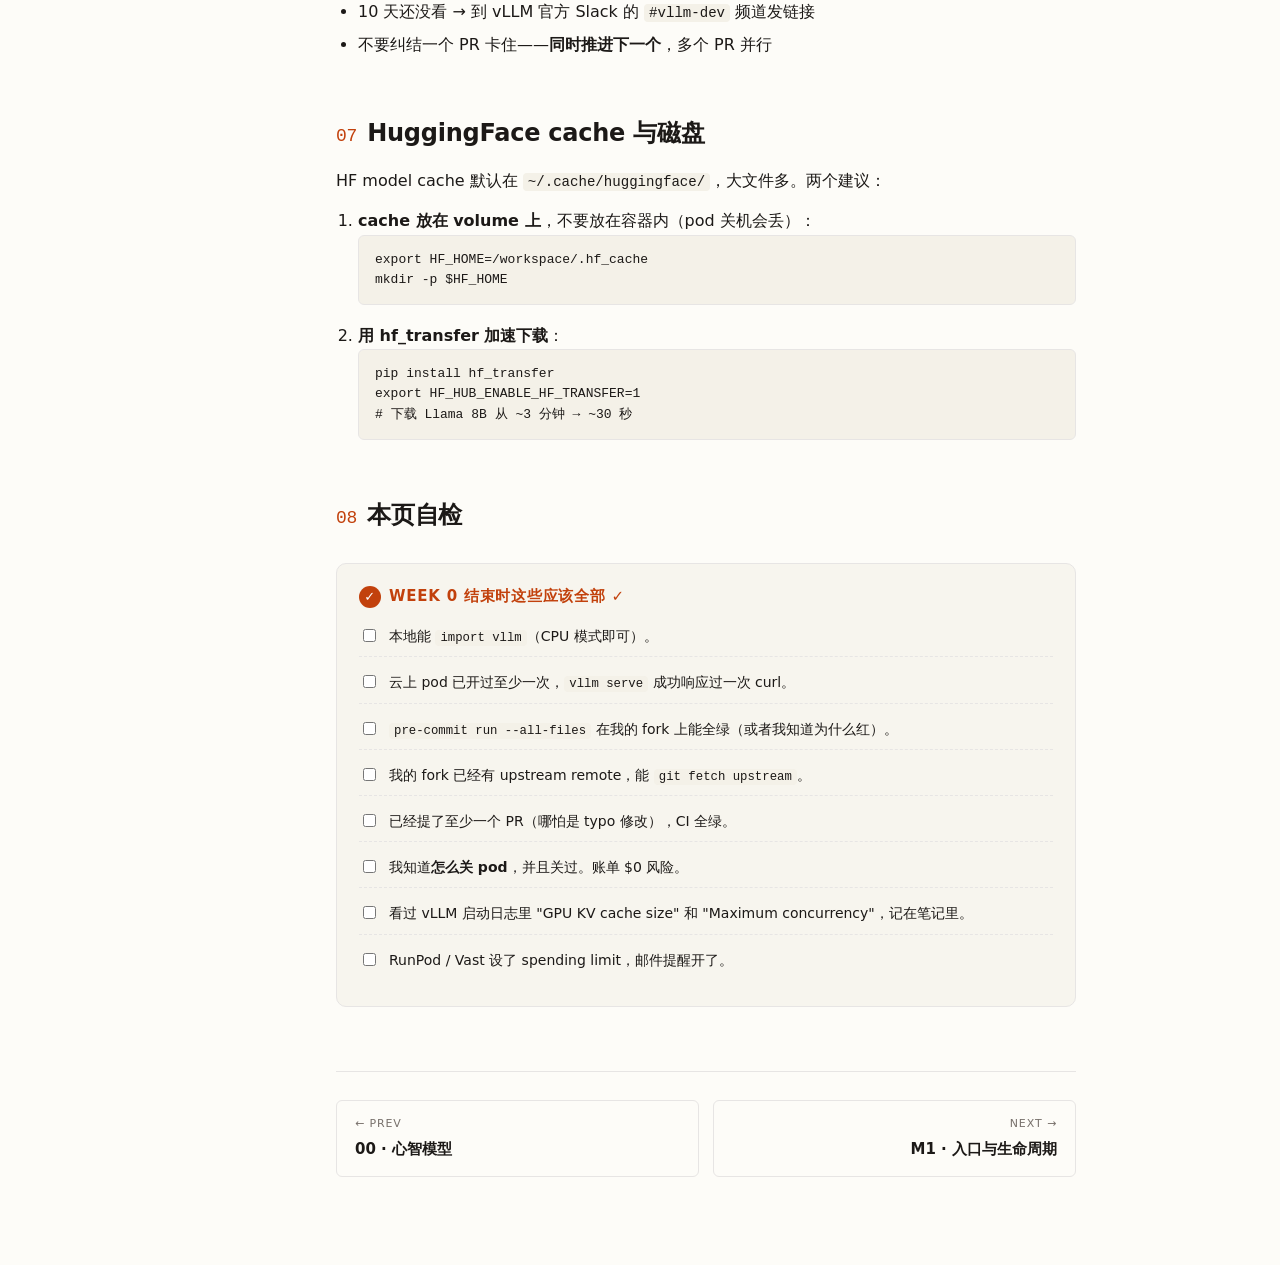
==== commit d3155718: "Expand into v2 textbook edition (~7k lines added) Goal: turn the learning path from a general guidan" ====
--- a/tutorial/01-setup.html
+++ b/tutorial/01-setup.html
@@ -4,6 +4,7 @@
 <meta charset="utf-8" />
 <meta name="viewport" content="width=device-width, initial-scale=1" />
 <title>01 · Week 0 环境 — Infra Learning Path</title>
+<meta name="description" content="vLLM 环境搭建：本地 Mac + 云 GPU，从 fork 到第一个 PR，含故障排查矩阵。" />
 <link rel="stylesheet" href="../assets/style.css" />
 </head>
 <body>
@@ -47,6 +48,7 @@
   这一节<strong>不教 AI</strong>，只解决"我连环境都跑不起来"这个最劝退的问题。
   vLLM 有 C++/CUDA 部分，新手最容易栽在这。读完这页后你应该有：
   一份能复现的 Python 环境、一台能开关的云 GPU、一个 fork 好的 vLLM、和一次成功跑通的对话推理。
+  全程预算控制在 $5 以内。
 </p>
 
 <div class="callout q">
@@ -59,10 +61,11 @@
   <div class="body">
     <p><strong>能学，能贡献，不能跑大模型推理</strong>。</p>
     <ul>
-      <li>Mac 上可以：读代码、跑 Python 部分的单测（vLLM 有大量 CPU-only 测试）、写 mini-vLLM、写 blog。</li>
-      <li>Mac 上不行：跑 CUDA kernel、benchmark、用 7B+ 模型测延迟。这些必须上云。</li>
+      <li>Mac 上可以：读代码、跑 Python 部分的单测（vLLM 有大量 CPU-only 测试）、写 mini-vLLM、写 blog、改 docs。</li>
+      <li>Mac 上不行：跑 CUDA kernel、benchmark、用 7B+ 模型测延迟、跑 GPU 单测。这些必须上云。</li>
       <li>实际节奏：90% 时间本地、10% 时间云上验证。云 GPU 按需开关，每月 $30–80 完全够。</li>
     </ul>
+    <p>vLLM 也有<strong>experimental CPU backend</strong>（Intel Xeon），用 oneDNN，能在 Mac/Linux 上跑小模型，但生产 workload 还是 GPU。学习目的：CPU backend 能让你在 Mac 上跑通端到端 demo，看懂调度逻辑。</p>
   </div>
 </details>
 
@@ -72,21 +75,27 @@
   <thead><tr><th>场景</th><th>最低</th><th>推荐</th><th>预算</th></tr></thead>
   <tbody>
     <tr><td>读代码 / 跑 CPU 单测 / 写 blog</td><td>任意笔记本</td><td>16GB RAM Mac/PC</td><td>$0</td></tr>
+    <tr><td>跑 1B fp16 推理 (验证)</td><td>消费 GPU 8GB (3060, etc.)</td><td>—</td><td>$0 if own</td></tr>
     <tr><td>跑 7B fp16 推理 (验证)</td><td>A10 24GB (~$0.4/h)</td><td>A100 40GB</td><td>$30–80/月</td></tr>
-    <tr><td>跑 benchmark / 多并发压测</td><td>A100 40GB</td><td>A100 80GB</td><td>$80–200/月</td></tr>
-    <tr><td>多卡 TP/PP 实验 (Month 4+)</td><td>2× A10</td><td>2× A100</td><td>$200+/月</td></tr>
-    <tr><td>训练 / 大模型微调</td><td colspan="3" class="muted">这不在本路径里。要做就单独申请实习或学校 cluster。</td></tr>
+    <tr><td>跑 benchmark / 多并发压测</td><td>A100 40GB</td><td>A100 80GB / H100 80GB</td><td>$80–200/月</td></tr>
+    <tr><td>多卡 TP/PP 实验 (Month 4+)</td><td>2× A10</td><td>2× A100 NVLink</td><td>$200+/月</td></tr>
+    <tr><td>训练 / 大模型微调</td><td colspan="3" class="muted">这不在本路径里。要做就单独申请实习 / 学校 cluster / 抢预算。</td></tr>
   </tbody>
 </table>
 
 <div class="callout tip">
   <div class="label">💡 GPU 怎么选 provider</div>
-  <ul>
-    <li><a href="https://www.runpod.io/" target="_blank">RunPod</a> — UI 最友好，spot 价格便宜，A10 ~$0.30/h，A100 80GB ~$1.5/h。</li>
-    <li><a href="https://vast.ai/" target="_blank">Vast.ai</a> — 拍卖市场，比 RunPod 更便宜但不稳定。适合非交互式 batch 任务。</li>
-    <li>Lambda Labs / Modal / Together — 更贵但官方 image 体验好。</li>
-  </ul>
-  <strong>都支持按秒计费 + 镜像快照</strong>。规则：每次开机最多 2 小时，下机前 push 代码 + 关机。
+  <table>
+    <thead><tr><th>Provider</th><th>类型</th><th>价格 (A10)</th><th>价格 (A100 80G)</th><th>体验</th></tr></thead>
+    <tbody>
+      <tr><td><a href="https://www.runpod.io/" target="_blank">RunPod</a></td><td>容器，按秒</td><td>~$0.30/h</td><td>~$1.5/h</td><td>UI 友好，spot 便宜</td></tr>
+      <tr><td><a href="https://vast.ai/" target="_blank">Vast.ai</a></td><td>拍卖市场</td><td>~$0.20/h</td><td>~$1.0/h</td><td>便宜但 host 信誉不一</td></tr>
+      <tr><td><a href="https://lambda.ai/" target="_blank">Lambda Labs</a></td><td>VM</td><td>~$0.75/h</td><td>~$1.5/h</td><td>官方 image 全</td></tr>
+      <tr><td><a href="https://modal.com/" target="_blank">Modal</a></td><td>FaaS</td><td>—</td><td>~$2.0/h</td><td>无服务器，按请求计费</td></tr>
+      <tr><td><a href="https://together.ai/" target="_blank">Together</a></td><td>API</td><td>—</td><td>—</td><td>用别人的 vLLM，没法 debug</td></tr>
+    </tbody>
+  </table>
+  <strong>初学推荐 RunPod spot</strong>：UI 简单、按秒计费、镜像快照支持、社群答疑活跃。规则：每次开机最多 2 小时，下机前 push 代码 + 关机。
 </div>
 
 <h2><span class="num">02</span>本地环境（Mac / Linux 都行）</h2>
@@ -96,13 +105,13 @@
 <pre><code># Python 3.11 (vLLM 当前支持 3.9-3.12，3.11 最稳)
 python --version    # → Python 3.11.x
 
-# uv 是最快的 Python 包管理器，强推
+# uv 是最快的 Python 包管理器，强推（比 pip 快 10-100×）
 curl -LsSf https://astral.sh/uv/install.sh | sh
 
 # git 配好用户名 / SSH key
 git config --global user.name "WeishuZ"
-git config --global user.email "myludus@outlook.com"
-</code></pre>
+git config --global user.email "你的邮箱"
+ssh-keygen -t ed25519 -C "你的邮箱"        # 然后把 ~/.ssh/id_ed25519.pub 加到 GitHub</code></pre>
 
 <h3>2.2 Fork 并 clone vLLM</h3>
 
@@ -117,7 +126,12 @@
 git remote -v
 # origin    git@github.com:WeishuZ/vllm.git (fetch/push)
 # upstream  https://github.com/vllm-project/vllm.git (fetch/push)
-</code></pre>
+
+# 同步上游 main
+git fetch upstream
+git checkout main
+git merge upstream/main
+git push origin main</code></pre>
 
 <h3>2.3 安装（本地 CPU-only 模式）</h3>
 
@@ -126,17 +140,27 @@
 <pre><code>uv venv --python 3.11
 source .venv/bin/activate
 
-# vLLM 提供 CPU-only wheel（适合 Mac 阅读和单测）
-VLLM_TARGET_DEVICE=cpu pip install -e . --extra-index-url https://download.pytorch.org/whl/cpu
-
-# 或者只装 dev deps 不 build C++ 部分（更快，只能读代码不能 run）
+# 方案 A · CPU-only wheel (适合阅读代码 + 单测)
+VLLM_TARGET_DEVICE=cpu pip install -e . \
+  --extra-index-url https://download.pytorch.org/whl/cpu
+
+# 方案 B · 只装 dev deps，不 build C++（最快，只能读代码不能 run）
 pip install -r requirements/dev.txt
-</code></pre>
+
+# 验证 (方案 A 才行)
+python -c "import vllm; print(vllm.__version__)"</code></pre>
 
 <div class="callout warn">
   <div class="label">⚠ 编译易踩坑</div>
-  vLLM 的 setup.py 会调 CMake 编译 C++/CUDA 部分。在 Mac 上首次 build 容易挂 —— 报错很正常。先 <strong>跳过 build，纯读源码</strong>，等上云再 build。
-  <br>具体 build 文档：<a href="https://docs.vllm.ai/en/latest/getting_started/installation.html" target="_blank">docs.vllm.ai/installation</a>
+  vLLM 的 setup.py 会调 CMake 编译 C++/CUDA 部分。在 Mac 上首次 build 容易挂——报错很正常。具体常见问题：
+  <ul>
+    <li><strong>cmake 找不到</strong>：<code>brew install cmake ninja</code></li>
+    <li><strong>编译器版本太旧</strong>：用 Xcode 自带的 clang 通常够；Linux 上需要 gcc 9+</li>
+    <li><strong>protobuf 冲突</strong>：在 venv 里 <code>pip install protobuf==3.20</code></li>
+    <li><strong>build 时 OOM</strong>：<code>MAX_JOBS=2 pip install -e .</code> 限并行</li>
+  </ul>
+  策略：第一次本地<strong>跳过 build</strong>，纯读源码；等上云再 build 完整版。
+  Build 文档：<a href="https://docs.vllm.ai/en/latest/getting_started/installation.html" target="_blank">docs.vllm.ai/installation</a>
 </div>
 
 <h3>2.4 pre-commit hooks</h3>
@@ -146,7 +170,22 @@
 <pre><code>pip install pre-commit
 pre-commit install
 pre-commit run --all-files   # 第一次跑会慢，之后只检查 diff
-</code></pre>
+
+# 常见报错快速修
+ruff check --fix              # 自动修可修的
+mypy vllm/                    # 类型问题，手动修
+typos                         # 错别字</code></pre>
+
+<h3>2.5 IDE 配置（可选但强推）</h3>
+
+<p>用 <strong>VSCode + Cursor / IntelliJ</strong>，配几个插件让阅读速度翻倍：</p>
+
+<ul>
+  <li><strong>Python (Microsoft)</strong> + <strong>Pylance</strong> · 跳转到定义、查类型</li>
+  <li><strong>CUDA C++</strong> · 高亮 .cu 文件</li>
+  <li><strong>Git Lens</strong> · 看每行的 blame，知道这行代码"为什么被加进来"——读 vLLM 历史变更必备</li>
+  <li><strong>Project Manager</strong> · vLLM + 你的 fork + mini-vLLM 切换</li>
+</ul>
 
 <h2><span class="num">03</span>云上 GPU：第一次跑通</h2>
 
@@ -158,7 +197,7 @@
   <li>RunPod → Deploy → 选 <strong>Community Cloud → A10 24GB</strong>（spot $0.20–0.30/h）。</li>
   <li>镜像：<code>runpod/pytorch:2.4.0-py3.11-cuda12.4.1-devel-ubuntu22.04</code>。</li>
   <li>磁盘：50GB volume 够（模型 ~14GB + 代码 + 缓存）。</li>
-  <li>SSH 启用，开 port 8000。</li>
+  <li>SSH 启用，开 port 8000（vLLM 默认）。</li>
   <li>点 Deploy → 30 秒后 SSH 上去。</li>
 </ol>
 
@@ -168,12 +207,15 @@
 git clone https://github.com/WeishuZ/vllm.git
 cd vllm
 
-# 用官方 wheel 装最新稳定版（推荐，省得 build CUDA）
+# 选项 A · 用官方 wheel（推荐，省得 build CUDA）
 pip install vllm
+
+# 选项 B · 从源 build（你要改 C++/CUDA 代码时用）
+pip install -e . --verbose
 
 # 验证
 python -c "import vllm; print(vllm.__version__)"
-</code></pre>
+nvidia-smi                         # 看 GPU 状态</code></pre>
 
 <h3>3.3 第一次推理</h3>
 
@@ -182,6 +224,7 @@
   --max-model-len 4096 \
   --gpu-memory-utilization 0.85
 
+# 第一次跑：下载模型 ~14GB，要 2-3 分钟（用了 HF cache 后秒级）
 # 等到看到 "Application startup complete." 约 60-90 秒
 # 在另一个终端：
 curl http://localhost:8000/v1/chat/completions \
@@ -189,23 +232,23 @@
   -d '{
     "model": "meta-llama/Llama-3.1-8B-Instruct",
     "messages": [{"role": "user", "content": "用一句话解释 PagedAttention"}]
-  }'
-</code></pre>
+  }'</code></pre>
 
 <div class="callout check">
   <div class="label">✓ 这一步成功 = Week 0 已完成 70%</div>
-  你现在有一台能 serve LLM 的机器。<strong>立刻看一下日志</strong> —— vLLM 会打印它分配了多少 KV blocks、block size 多少。
-  这些数字将在 Month 2 里被你彻底理解。
+  你现在有一台能 serve LLM 的机器。<strong>立刻看一下日志</strong>——vLLM 会打印：
+  <pre><code>GPU KV cache size: X tokens
+Maximum concurrency for Y tokens per request: Z.NNx</code></pre>
+  这两个数字将在 M2 里被你<strong>彻底理解</strong>。现在先记下来。
 </div>
 
 <h3>3.4 下机习惯</h3>
 
-<pre><code># 退出 server，commit 任何改动
+<pre><code># 退出 server (Ctrl-C)，commit 任何改动
 git add -A && git commit -m "wip: notes" && git push
 
 # 立刻在 RunPod 控制台 Stop pod
-# 不 stop 一直按时计费！
-</code></pre>
+# 不 stop 一直按时计费！</code></pre>
 
 <div class="callout danger">
   <div class="label">⚠ 账单事故</div>
@@ -214,44 +257,72 @@
     <li>设手机闹钟 90 分钟提醒。</li>
     <li>RunPod 账户里设 spending limit（$50/月硬限）。</li>
     <li>把 stop 操作写成 shell alias <code>alias byepod='runpodctl stop pod $POD_ID'</code>。</li>
+    <li>每次开机前在 calendar 写"$X 上限"，到时间 alarm 响。</li>
   </ol>
-</div>
-
-<h2><span class="num">04</span>走通第一个 PR 流程（保底 PR）</h2>
-
-<p>
-  Month 1 的 KPI 是"<strong>第一个 merged PR</strong>"，无论多小都行。
-  Week 0 末尾就先跑一遍 PR 流程，把陌生感消掉。
-</p>
-
-<div class="code-anchor">
-  <div class="label">行动</div>
-  <div class="path">vllm/docs/</div>
-  打开 vLLM 文档目录，找一个 typo / 措辞不清 / 链接失效。<strong>有，几乎一定有。</strong>
-  <div class="ask">把它修了，提一个 docs-only PR。</div>
-</div>
-
-<pre><code># 在 fork 里
-git checkout -b docs/fix-typo
-# 改 docs/source/xxx.md
-git add docs/source/xxx.md
-git commit -m "docs: fix typo in xxx"
-git push -u origin docs/fix-typo
-
-# 然后到 GitHub UI 提 PR，目标是 vllm-project/vllm:main
-# 等 CI 跑完（约 10 分钟），把 reviewer 标签贴上
-</code></pre>
-
-<h3>Reviewer 期望的最低标准</h3>
-
-<ul>
-  <li>PR 标题前缀：<code>docs:</code> / <code>[Bugfix]</code> / <code>[Core]</code> / <code>[Kernel]</code>。看一眼最近 10 个 merged PR 学风格。</li>
-  <li>描述里至少写："改了什么 / 为什么改 / 怎么验证"。</li>
-  <li>CI 必须全绿。pre-commit 红的话回去本地 <code>pre-commit run --all-files</code> 修。</li>
-  <li>第一次提 PR 会被要求签 DCO，照 bot 提示来即可。</li>
-</ul>
-
-<h2><span class="num">05</span>选填：本地开发循环</h2>
+  实战经验：3 个月内至少会忘 1 次。<strong>spending limit 是救命的</strong>。
+</div>
+
+<h2><span class="num">04</span>故障排查矩阵</h2>
+
+<p>常见症状 → 最可能原因 → 排查步骤：</p>
+
+<table>
+  <thead><tr><th>症状</th><th>原因</th><th>排查 / 修复</th></tr></thead>
+  <tbody>
+    <tr>
+      <td><code>vllm serve</code> 启动 OOM</td>
+      <td>显存不够装模型 + KV pool</td>
+      <td>降 <code>--gpu-memory-utilization 0.7</code> 或 <code>--max-model-len 2048</code>，或换更小模型</td>
+    </tr>
+    <tr>
+      <td>下载模型 403</td>
+      <td>HF Llama 需要 access</td>
+      <td>在 HF 上申请 + <code>huggingface-cli login</code>，或换 Qwen / Mistral</td>
+    </tr>
+    <tr>
+      <td>下载慢</td>
+      <td>HF 镜像没设</td>
+      <td>设 <code>HF_ENDPOINT=https://hf-mirror.com</code>（国内）</td>
+    </tr>
+    <tr>
+      <td>CUDA out of memory 但 nvidia-smi 显示有空闲</td>
+      <td>fragmentation 或前一个进程没真正释放</td>
+      <td><code>nvidia-smi</code> 看进程，<code>kill -9</code> 残留</td>
+    </tr>
+    <tr>
+      <td>vLLM 报 <code>flash-attn not installed</code></td>
+      <td>flash-attn wheel 与 CUDA 版不匹配</td>
+      <td><code>pip install flash-attn --no-build-isolation</code> 或换 backend：<code>VLLM_ATTENTION_BACKEND=XFORMERS</code></td>
+    </tr>
+    <tr>
+      <td>curl 返回 connection refused</td>
+      <td>port 没暴露 或 server 还没起完</td>
+      <td>等到 "Application startup complete." 再 curl</td>
+    </tr>
+    <tr>
+      <td>响应乱码</td>
+      <td>chat template 没匹配模型</td>
+      <td>看模型 README 的 chat template，确认 <code>--chat-template</code> 或用 Instruct 版</td>
+    </tr>
+    <tr>
+      <td>本地 import vllm 报 illegal instruction</td>
+      <td>预编译 wheel 不支持你的 CPU</td>
+      <td>从源 build：<code>pip install -e .</code></td>
+    </tr>
+    <tr>
+      <td>pre-commit 跑很久</td>
+      <td>第一次要装多个工具 + 全文件扫描</td>
+      <td>正常。后续只看 diff，秒级。</td>
+    </tr>
+    <tr>
+      <td>build vLLM 时 nvcc not found</td>
+      <td>CUDA toolkit 没装 / PATH 没配</td>
+      <td><code>which nvcc</code>，没找到就装 cuda-toolkit；container image 选 <code>-devel</code> 后缀</td>
+    </tr>
+  </tbody>
+</table>
+
+<h2><span class="num">05</span>本地开发循环</h2>
 
 <p>如果你完全本地开发，下面这套 loop 最高效：</p>
 
@@ -265,9 +336,84 @@
   <div class="caption">把 pod 当远程 runner。本地代码、远程执行。</div>
 </div>
 
-<p>或者直接 VSCode Remote SSH 进 pod 改代码，简单粗暴。</p>
-
-<h2><span class="num">06</span>本页自检</h2>
+<p>或者直接 <strong>VSCode Remote SSH</strong> 进 pod 改代码——简单粗暴，所有 IDE 体验都在 pod 上。</p>
+
+<h3>5.1 VSCode Remote SSH 极简设置</h3>
+
+<pre><code># 本地 ~/.ssh/config
+Host runpod
+    HostName ssh.runpod.io
+    Port 12345          # 看 pod console 给的端口
+    User root
+    IdentityFile ~/.ssh/id_ed25519
+    LocalForward 8000 localhost:8000   # 本地能 curl pod 的 server
+
+# VSCode 装 Remote-SSH 扩展
+# Command Palette → Remote-SSH: Connect to Host... → runpod</code></pre>
+
+<p>这样在 Mac 上 <code>curl http://localhost:8000/...</code> 就直接打到 pod 的 vLLM server，因为端口被 forward。</p>
+
+<h2><span class="num">06</span>走通第一个 PR 流程（保底 PR）</h2>
+
+<p>
+  Month 1 的 KPI 是"<strong>第一个 merged PR</strong>"，无论多小都行。
+  Week 0 末尾就先跑一遍 PR 流程，把陌生感消掉。
+</p>
+
+<div class="code-anchor">
+  <div class="label">行动</div>
+  <div class="path">vllm/docs/</div>
+  打开 vLLM 文档目录，找一个 typo / 措辞不清 / 链接失效 / 代码 example 过时。<strong>有，几乎一定有。</strong>
+  <div class="ask">把它修了，提一个 docs-only PR。</div>
+</div>
+
+<pre><code># 在 fork 里
+git checkout -b docs/fix-typo
+# 改 docs/source/xxx.md
+git add docs/source/xxx.md
+git commit -m "docs: fix typo in xxx"
+git push -u origin docs/fix-typo
+
+# 然后到 GitHub UI 提 PR，目标是 vllm-project/vllm:main
+# 等 CI 跑完（约 10 分钟），把 reviewer 标签贴上
+# 注意 DCO 签署：commit message 末尾要有 "Signed-off-by: Your Name <email>"
+# 用 git commit -s 自动加</code></pre>
+
+<h3>6.1 Reviewer 期望的最低标准</h3>
+
+<ul>
+  <li>PR 标题前缀：<code>[Doc]</code> · <code>[Bugfix]</code> · <code>[Core]</code> · <code>[Kernel]</code> · <code>[Hardware][AMD]</code>。看一眼最近 10 个 merged PR 学风格。</li>
+  <li>描述里至少写："改了什么 / 为什么改 / 怎么验证"。模板就在 <code>.github/PULL_REQUEST_TEMPLATE.md</code>。</li>
+  <li>CI 必须全绿。pre-commit 红的话回去本地 <code>pre-commit run --all-files</code> 修。</li>
+  <li>第一次提 PR 会被要求签 DCO（Developer Certificate of Origin），照 bot 提示来：<code>git rebase --signoff</code>。</li>
+  <li>非 trivial PR 通常要测试。看 <code>tests/</code> 目录类似 case 的写法。</li>
+</ul>
+
+<h3>6.2 PR 卡 review 怎么办</h3>
+
+<ul>
+  <li>5 天没人看 → 礼貌 ping 一次：<code>@reviewer-name PTAL when you have a moment, thanks!</code></li>
+  <li>10 天还没看 → 到 vLLM 官方 Slack 的 <code>#vllm-dev</code> 频道发链接</li>
+  <li>不要纠结一个 PR 卡住——<strong>同时推进下一个</strong>，多个 PR 并行</li>
+</ul>
+
+<h2><span class="num">07</span>HuggingFace cache 与磁盘</h2>
+
+<p>HF model cache 默认在 <code>~/.cache/huggingface/</code>，大文件多。两个建议：</p>
+
+<ol>
+  <li><strong>cache 放在 volume 上</strong>，不要放在容器内（pod 关机会丢）：
+    <pre><code>export HF_HOME=/workspace/.hf_cache
+mkdir -p $HF_HOME</code></pre>
+  </li>
+  <li><strong>用 hf_transfer 加速下载</strong>：
+    <pre><code>pip install hf_transfer
+export HF_HUB_ENABLE_HF_TRANSFER=1
+# 下载 Llama 8B 从 ~3 分钟 → ~30 秒</code></pre>
+  </li>
+</ol>
+
+<h2><span class="num">08</span>本页自检</h2>
 
 <div class="selfcheck">
   <h4>Week 0 结束时这些应该全部 ✓</h4>
@@ -276,8 +422,10 @@
     <li><input type="checkbox" id="s2"/><label for="s2">云上 pod 已开过至少一次，<code>vllm serve</code> 成功响应过一次 curl。</label></li>
     <li><input type="checkbox" id="s3"/><label for="s3"><code>pre-commit run --all-files</code> 在我的 fork 上能全绿（或者我知道为什么红）。</label></li>
     <li><input type="checkbox" id="s4"/><label for="s4">我的 fork 已经有 upstream remote，能 <code>git fetch upstream</code>。</label></li>
-    <li><input type="checkbox" id="s5"/><label for="s5">已经提了至少一个 PR（哪怕是 typo 修改）。</label></li>
+    <li><input type="checkbox" id="s5"/><label for="s5">已经提了至少一个 PR（哪怕是 typo 修改），CI 全绿。</label></li>
     <li><input type="checkbox" id="s6"/><label for="s6">我知道<strong>怎么关 pod</strong>，并且关过。账单 $0 风险。</label></li>
+    <li><input type="checkbox" id="s7"/><label for="s7">看过 vLLM 启动日志里 "GPU KV cache size" 和 "Maximum concurrency"，记在笔记里。</label></li>
+    <li><input type="checkbox" id="s8"/><label for="s8">RunPod / Vast 设了 spending limit，邮件提醒开了。</label></li>
   </ul>
 </div>
 
